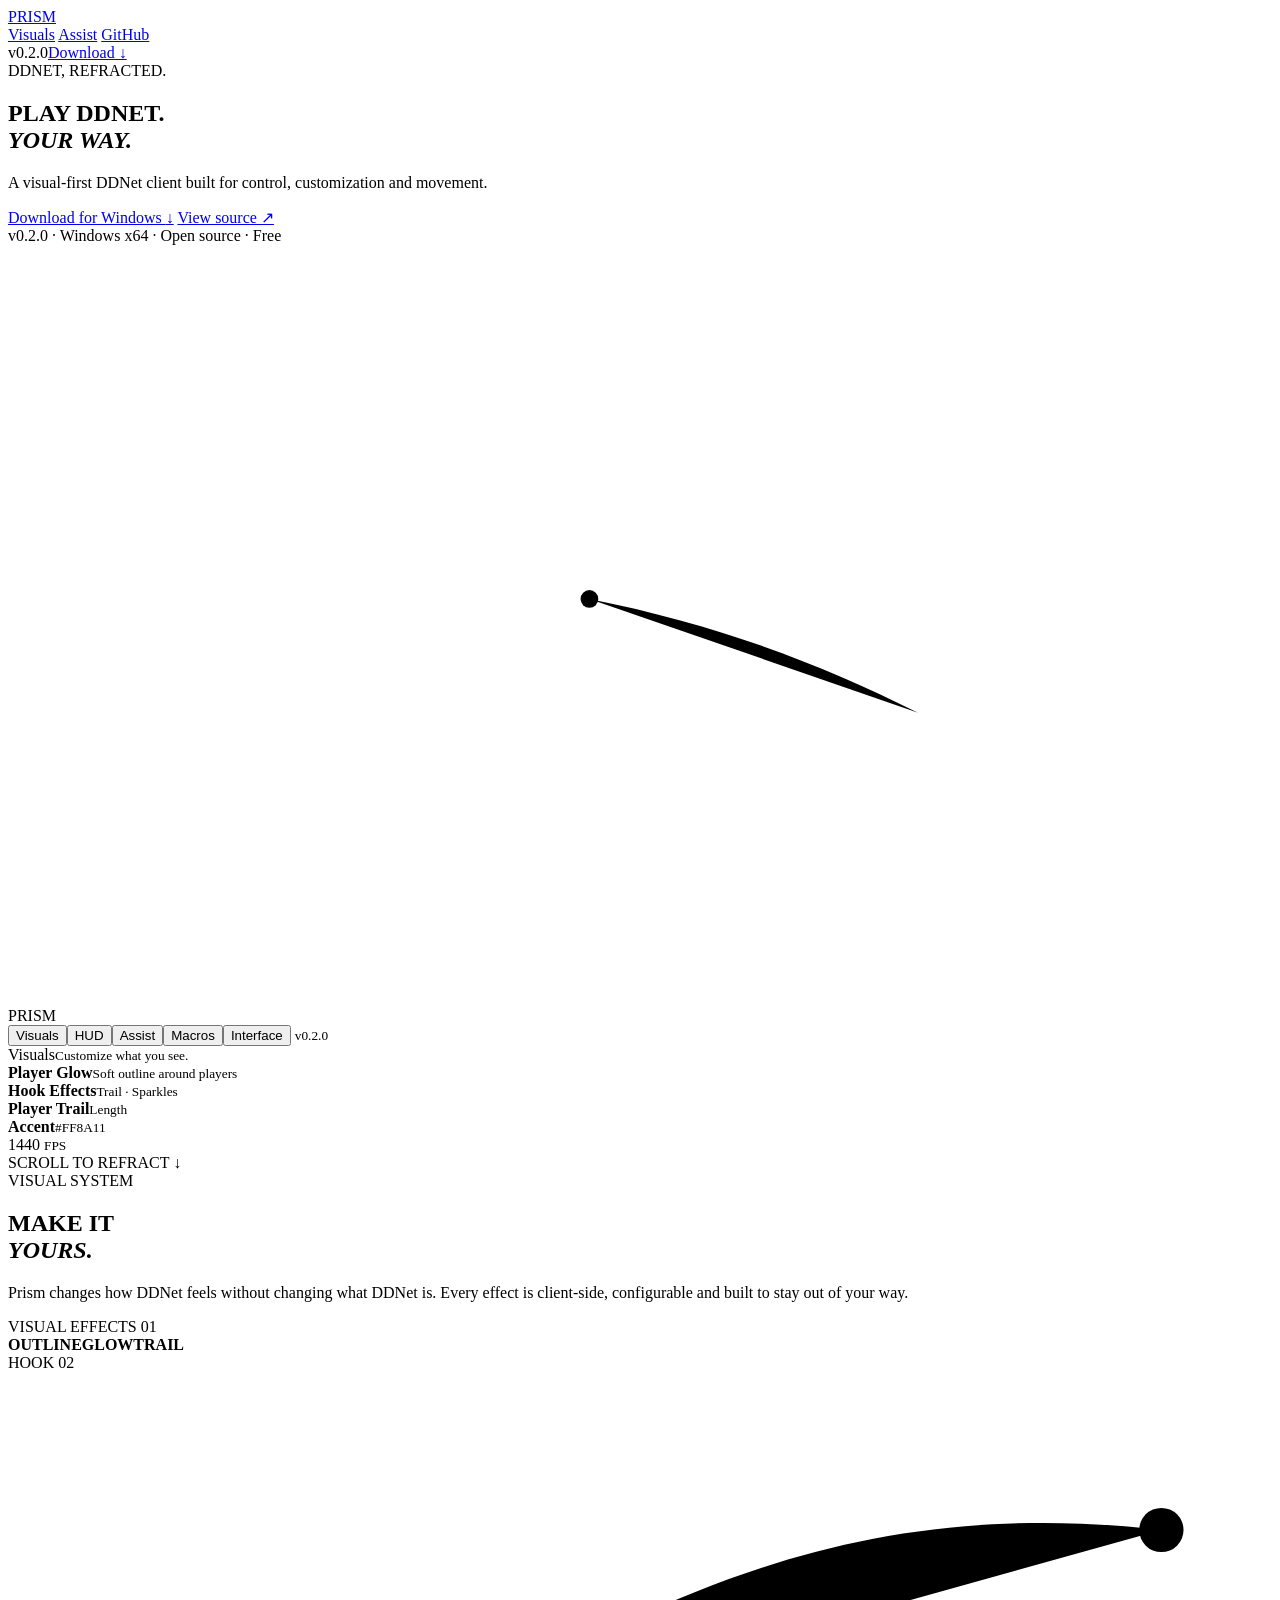
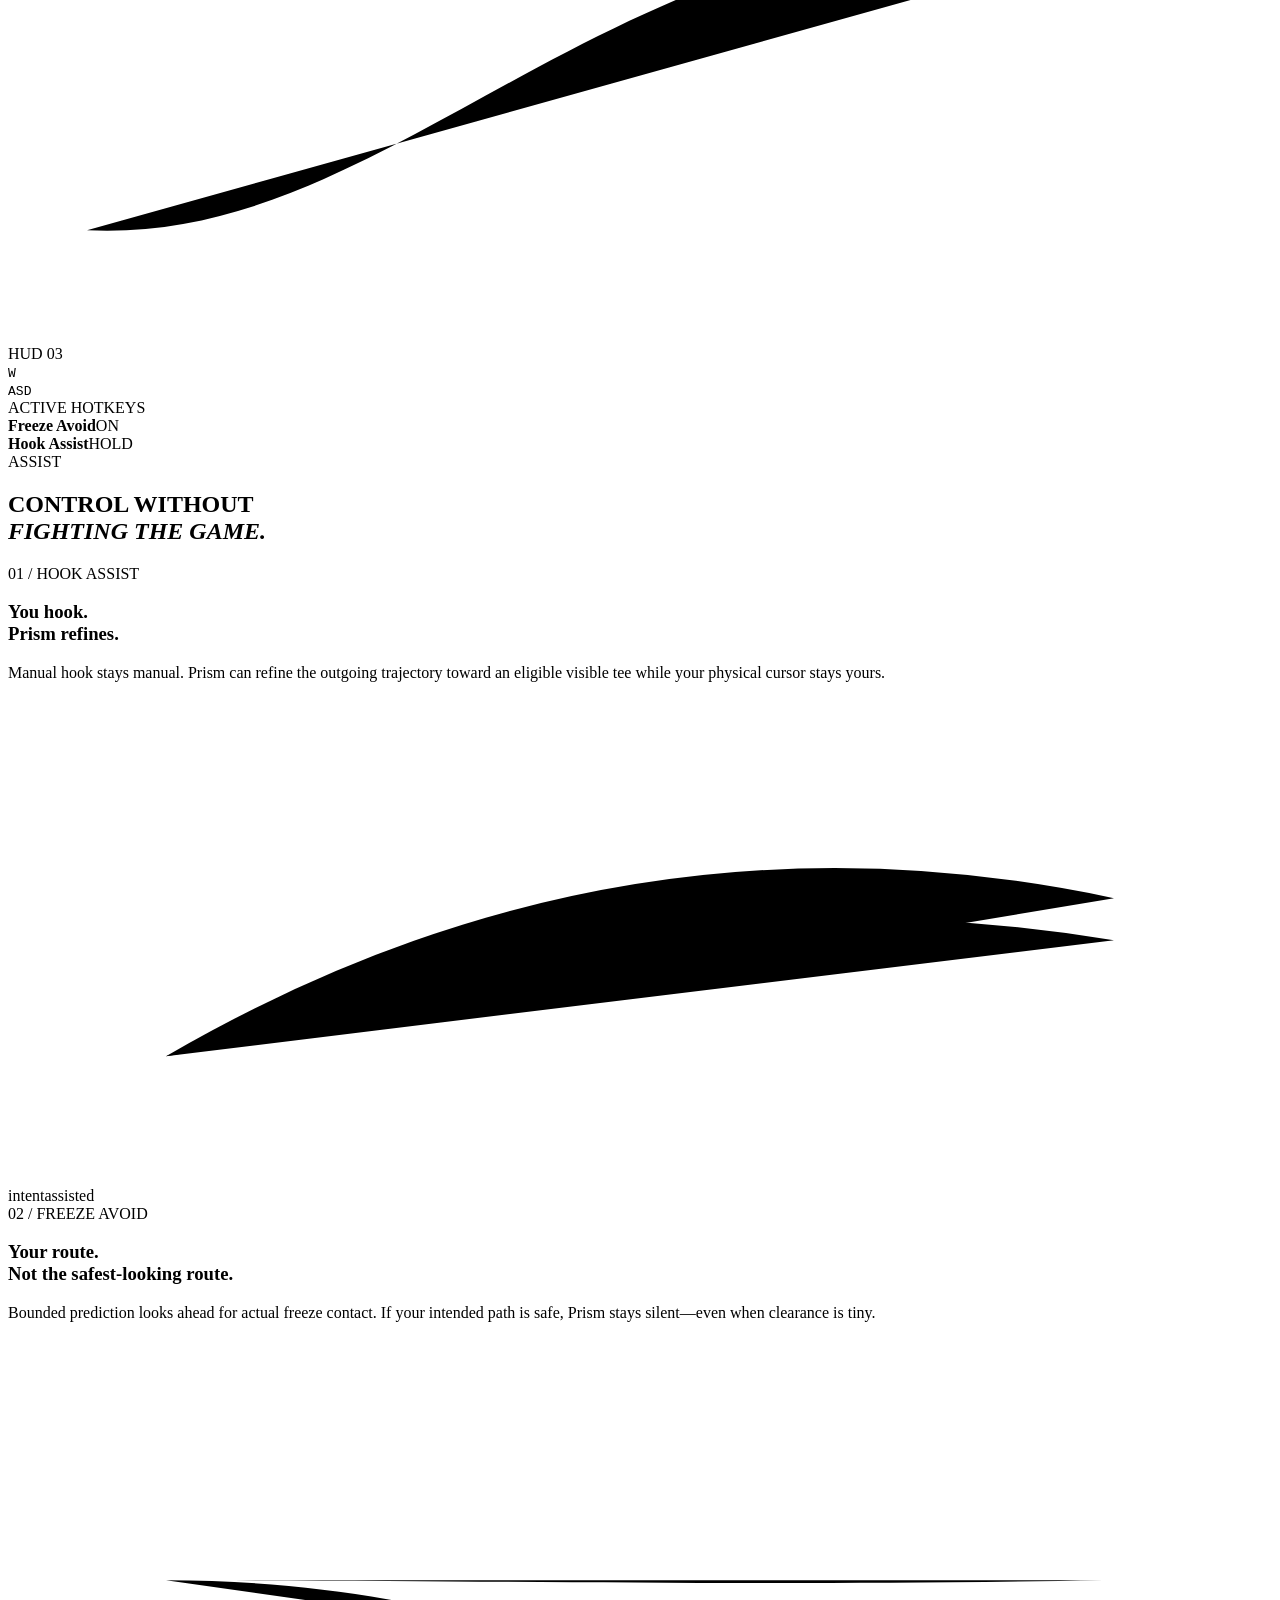
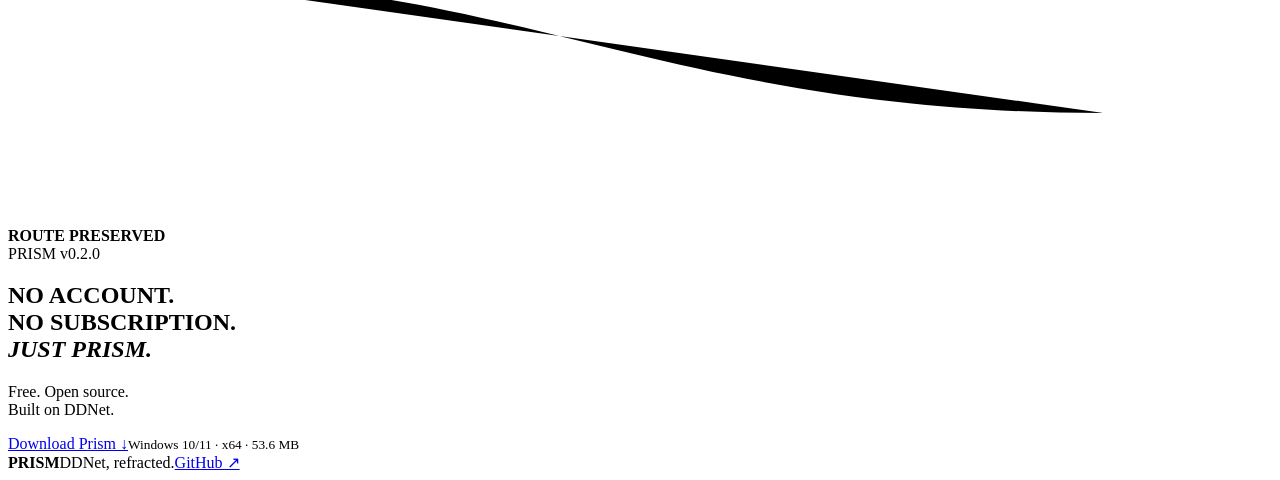
==== docs/index.html @ c62550e8 "site: publish Prism landing page from docs" ====
<!doctype html>
<html lang="en">
<head>
  <meta charset="utf-8">
  <meta name="viewport" content="width=device-width,initial-scale=1">
  <meta name="theme-color" content="#08090a">
  <meta name="description" content="Prism — a visual-first DDNet client for Windows. Free and open source.">
  <title>Prism — DDNet, refracted.</title>
  <link rel="preconnect" href="https://fonts.googleapis.com">
  <link rel="preconnect" href="https://fonts.gstatic.com" crossorigin>
  <link href="https://fonts.googleapis.com/css2?family=Manrope:wght@400;500;600;700&family=Unbounded:wght@700;800&display=swap" rel="stylesheet">
  <link rel="stylesheet" href="./styles.css">
</head>
<body>
  <div class="grain" aria-hidden="true"></div>
  <header class="nav">
    <a class="brand" href="#top">PRISM</a>
    <nav>
      <a href="#visuals">Visuals</a>
      <a href="#assist">Assist</a>
      <a href="https://github.com/atlasru/prism">GitHub</a>
    </nav>
    <div class="nav-actions"><span>v0.2.0</span><a class="button small" href="https://github.com/atlasru/prism/releases/download/v0.2.0/Prism-v0.2.0-windows-x64.zip">Download ↓</a></div>
  </header>

  <main id="top">
    <section class="hero">
      <div class="hero-copy reveal">
        <div class="eyebrow"><i></i> DDNET, REFRACTED.</div>
        <h1>PLAY DDNET.<br><em>YOUR WAY.</em></h1>
        <p>A visual-first DDNet client built for control, customization and movement.</p>
        <div class="actions">
          <a class="button" href="https://github.com/atlasru/prism/releases/download/v0.2.0/Prism-v0.2.0-windows-x64.zip">Download for Windows <b>↓</b></a>
          <a class="ghost" href="https://github.com/atlasru/prism">View source ↗</a>
        </div>
        <div class="meta">v0.2.0 <span>·</span> Windows x64 <span>·</span> Open source <span>·</span> Free</div>
      </div>

      <div class="stage reveal" aria-label="Prism interface preview">
        <div class="ambient"></div>
        <div class="game">
          <div class="map-lines"></div>
          <div class="freeze"></div>
          <svg class="hook" viewBox="0 0 1000 600"><path d="M720 370 C640 330 560 300 460 280"/><circle cx="460" cy="280" r="7"/></svg>
          <div class="trail"></div>
          <div class="clickgui">
            <aside>
              <div class="gui-logo">PRISM</div>
              <button class="active">Visuals</button><button>HUD</button><button>Assist</button><button>Macros</button><button>Interface</button>
              <small>v0.2.0</small>
            </aside>
            <div class="modules">
              <div class="gui-title"><span>Visuals</span><small>Customize what you see.</small></div>
              <div class="module"><div><b>Player Glow</b><small>Soft outline around players</small></div><i class="toggle on"></i></div>
              <div class="module"><div><b>Hook Effects</b><small>Trail · Sparkles</small></div><i class="toggle on"></i></div>
              <div class="module"><div><b>Player Trail</b><small>Length</small></div><div class="slider"><i></i></div></div>
              <div class="module accent"><div><b>Accent</b><small>#FF8A11</small></div><span class="swatch"></span></div>
            </div>
          </div>
          <div class="fps">1440 <small>FPS</small></div>
        </div>
      </div>
      <div class="scroll">SCROLL TO REFRACT <span>↓</span></div>
    </section>

    <section class="showcase" id="visuals">
      <div class="section-copy reveal">
        <div class="eyebrow"><i></i> VISUAL SYSTEM</div>
        <h2>MAKE IT<br><em>YOURS.</em></h2>
        <p>Prism changes how DDNet feels without changing what DDNet is. Every effect is client-side, configurable and built to stay out of your way.</p>
      </div>
      <div class="visual-stack reveal">
        <div class="visual-card main-card">
          <div class="card-label">VISUAL EFFECTS <span>01</span></div>
          <div class="mini-world">
            <div class="rings"></div><div class="prism-core"><i></i><i></i><i></i></div>
            <div class="tags"><b>OUTLINE</b><b>GLOW</b><b>TRAIL</b></div>
          </div>
        </div>
        <div class="visual-card hook-card"><div class="card-label">HOOK <span>02</span></div><svg viewBox="0 0 400 180"><path d="M25 145 C130 150 195 30 365 50"/><circle cx="365" cy="50" r="7"/></svg></div>
        <div class="visual-card hud-card"><div class="card-label">HUD <span>03</span></div><div class="keys"><kbd>W</kbd><div><kbd>A</kbd><kbd>S</kbd><kbd>D</kbd></div></div><div class="hotkeys">ACTIVE HOTKEYS<br><b>Freeze Avoid</b><span>ON</span><br><b>Hook Assist</b><span>HOLD</span></div></div>
      </div>
    </section>

    <section class="assist" id="assist">
      <div class="assist-head reveal">
        <div class="eyebrow"><i></i> ASSIST</div>
        <h2>CONTROL WITHOUT<br><em>FIGHTING THE GAME.</em></h2>
      </div>
      <div class="assist-grid">
        <article class="assist-card reveal">
          <div class="num">01 / HOOK ASSIST</div>
          <h3>You hook.<br>Prism refines.</h3>
          <p>Manual hook stays manual. Prism can refine the outgoing trajectory toward an eligible visible tee while your physical cursor stays yours.</p>
          <div class="trajectory">
            <span class="player"></span><span class="target"></span>
            <svg viewBox="0 0 600 230"><path class="intent" d="M75 170 Q290 45 525 95"/><path class="corrected" d="M75 170 Q300 78 525 115"/></svg>
            <label class="intent-label">intent</label><label class="corrected-label">assisted</label>
          </div>
        </article>
        <article class="assist-card reveal">
          <div class="num">02 / FREEZE AVOID</div>
          <h3>Your route.<br>Not the safest-looking route.</h3>
          <p>Bounded prediction looks ahead for actual freeze contact. If your intended path is safe, Prism stays silent—even when clearance is tiny.</p>
          <div class="corridor">
            <div class="ice top"></div><div class="ice bottom"></div><span class="player"></span>
            <svg viewBox="0 0 600 230"><path class="danger" d="M75 115 C240 115 315 178 520 178"/><path class="safe" d="M75 115 C250 115 340 118 520 115"/></svg>
            <b class="route">ROUTE PRESERVED</b>
          </div>
        </article>
      </div>
    </section>

    <section class="cta reveal">
      <div><div class="eyebrow"><i></i> PRISM v0.2.0</div><h2>NO ACCOUNT.<br>NO SUBSCRIPTION.<br><em>JUST PRISM.</em></h2></div>
      <div class="cta-side"><p>Free. Open source.<br>Built on DDNet.</p><a class="button huge" href="https://github.com/atlasru/prism/releases/download/v0.2.0/Prism-v0.2.0-windows-x64.zip">Download Prism ↓</a><small>Windows 10/11 · x64 · 53.6 MB</small></div>
    </section>
  </main>

  <footer><b>PRISM</b><span>DDNet, refracted.</span><a href="https://github.com/atlasru/prism">GitHub ↗</a></footer>
  <script src="./app.js"></script>
</body>
</html>
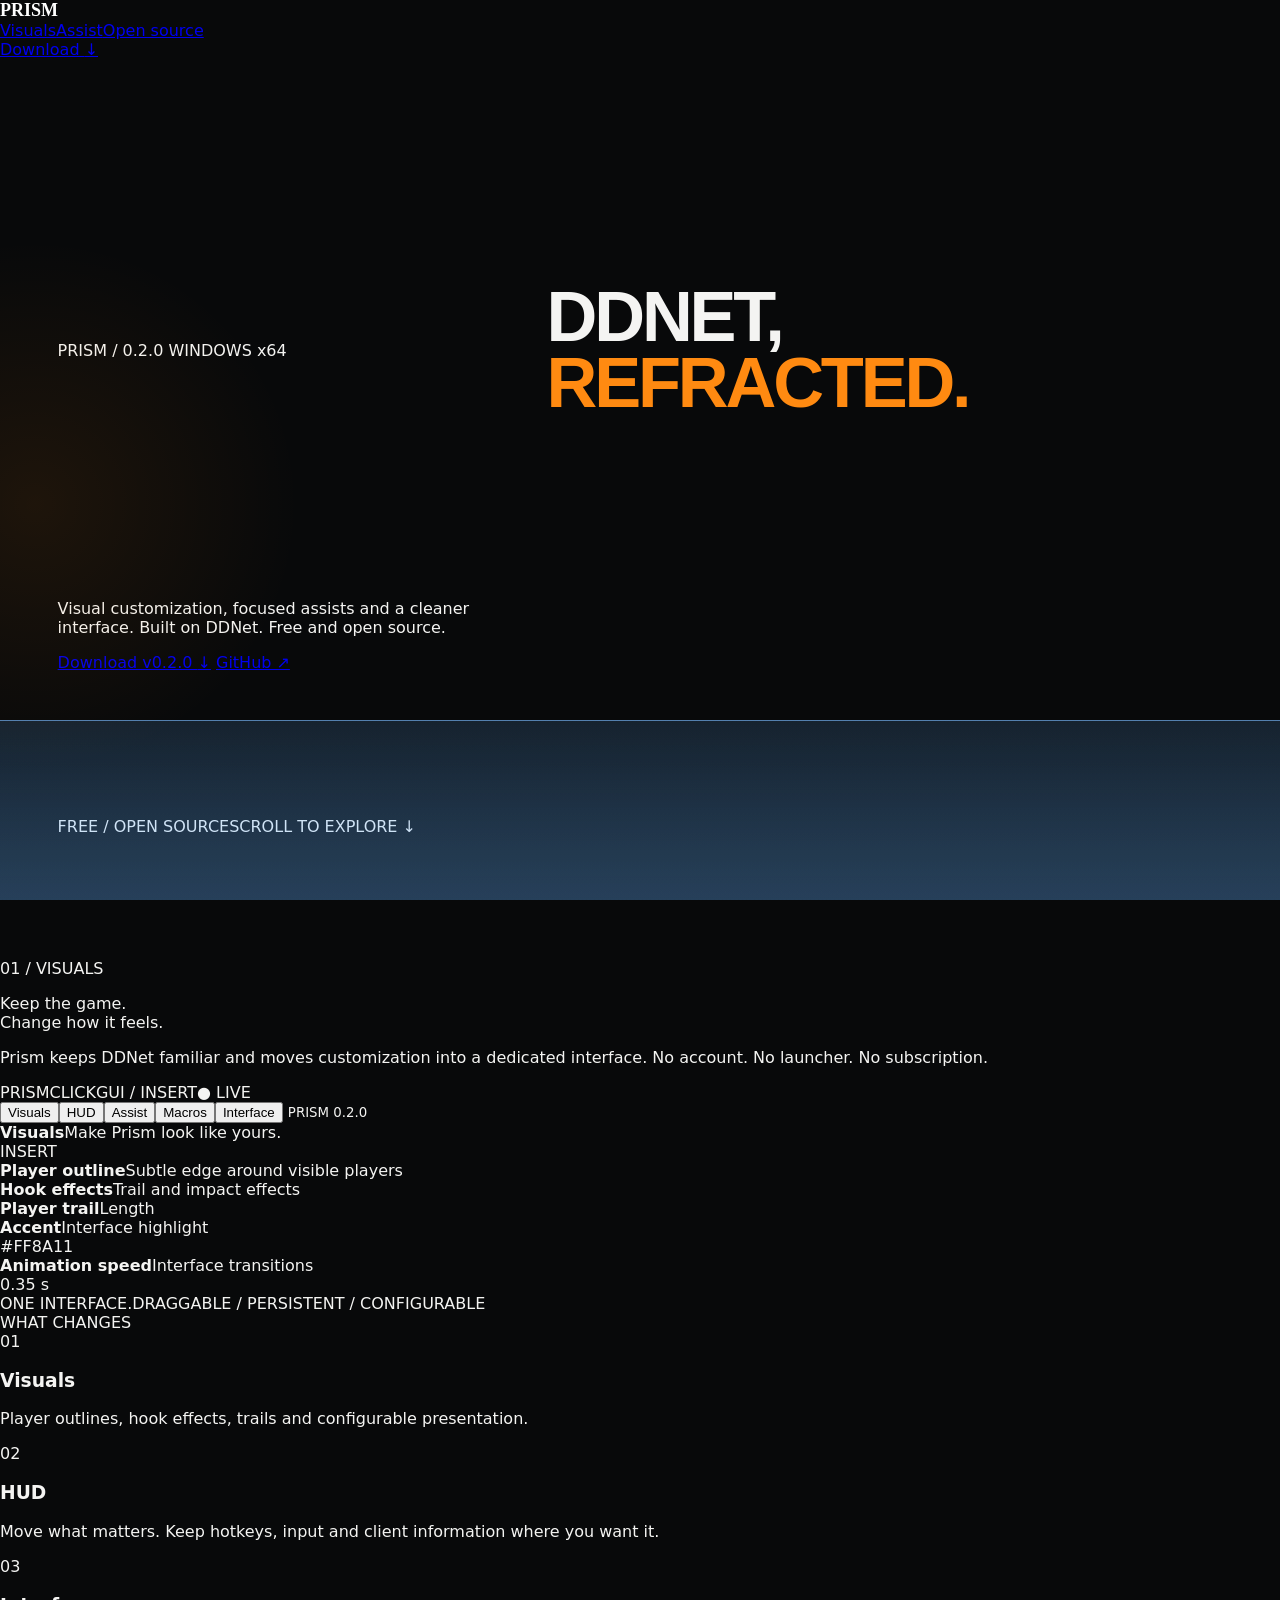
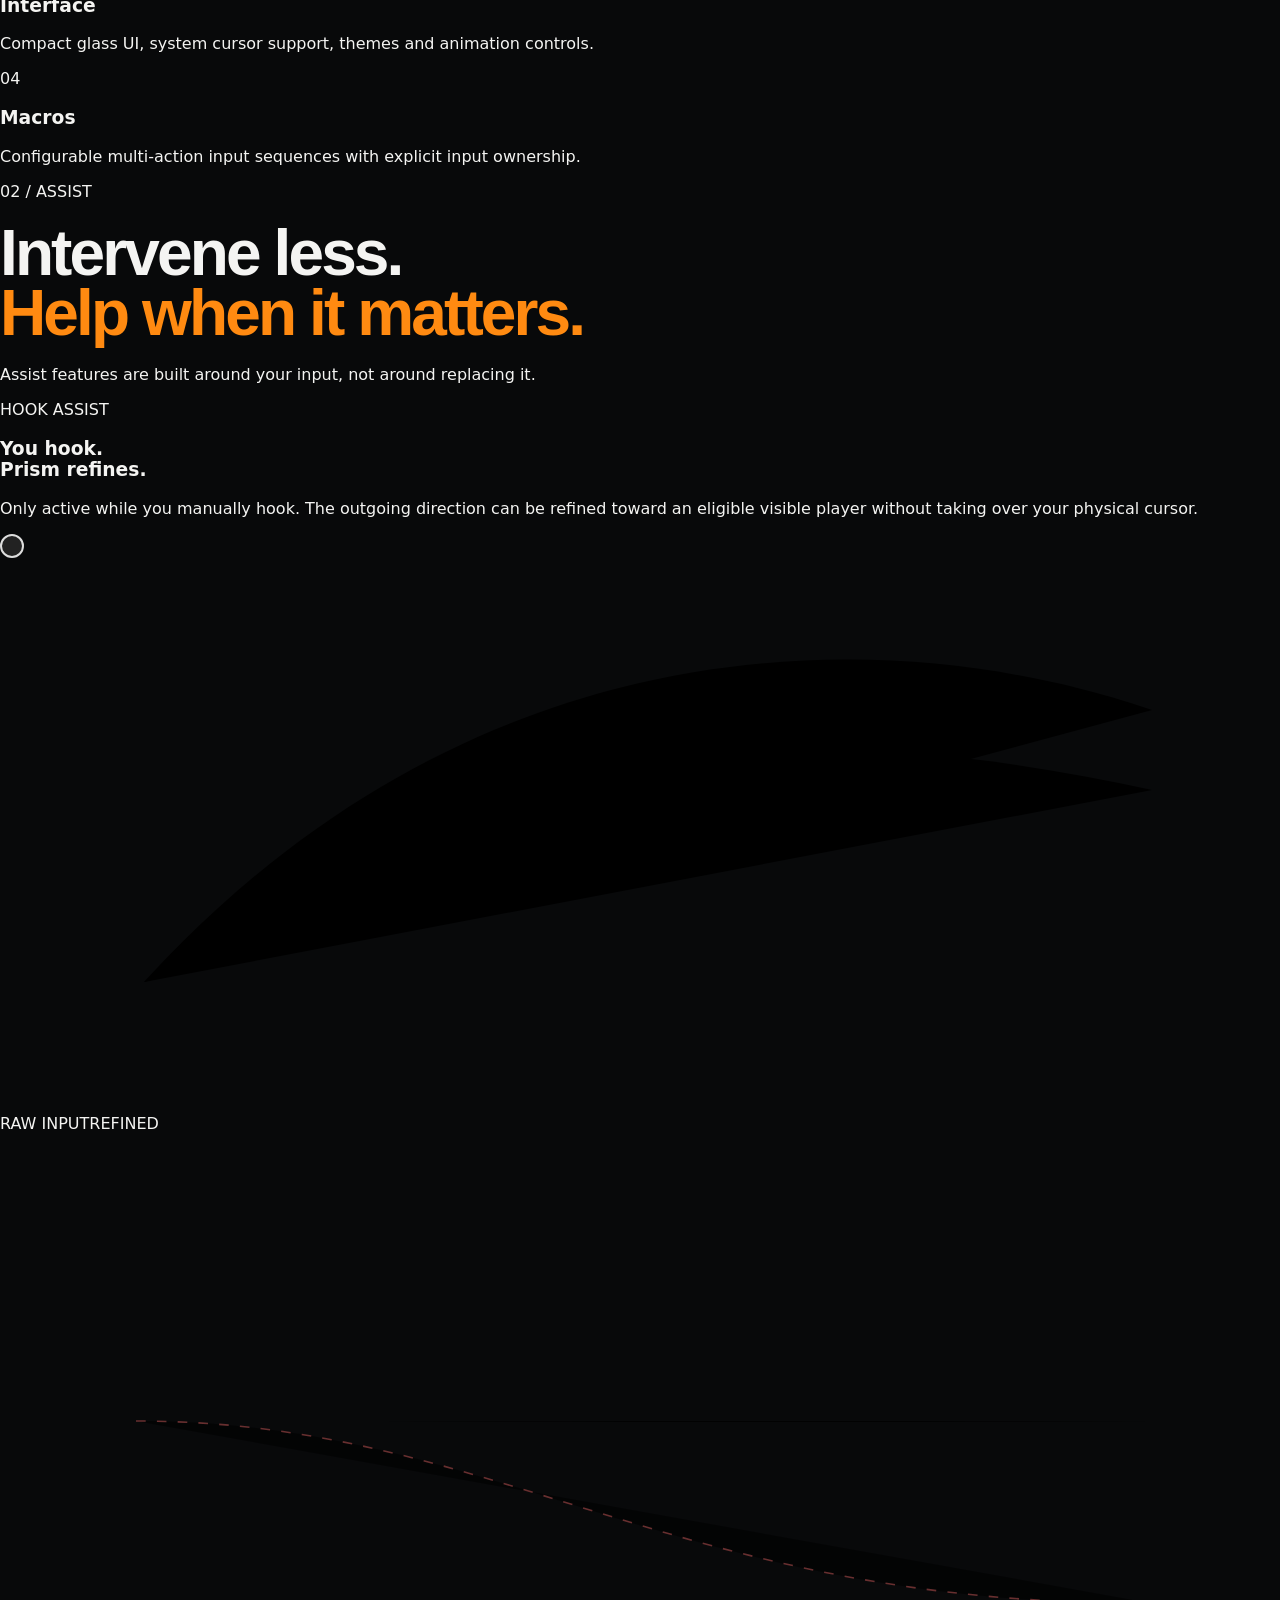
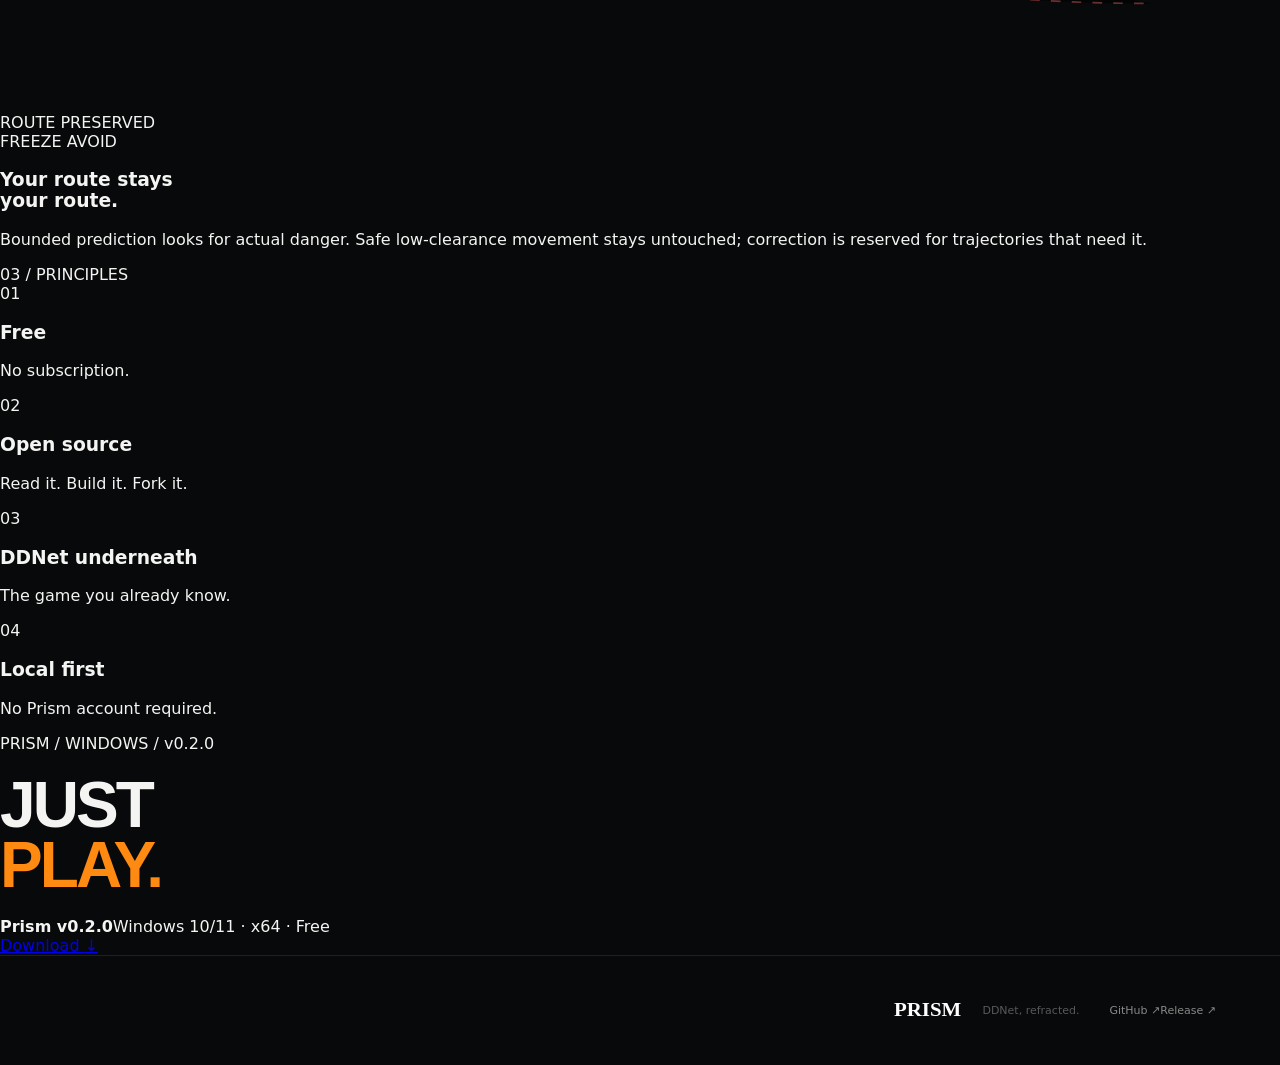
==== commit f020d83a: "site: redesign Prism landing page" ====
--- a/docs/index.html
+++ b/docs/index.html
@@ -3,7 +3,7 @@
 <head>
   <meta charset="utf-8">
   <meta name="viewport" content="width=device-width,initial-scale=1">
-  <meta name="theme-color" content="#08090a">
+  <meta name="theme-color" content="#090a0b">
   <meta name="description" content="Prism — a visual-first DDNet client for Windows. Free and open source.">
   <title>Prism — DDNet, refracted.</title>
   <link rel="preconnect" href="https://fonts.googleapis.com">
@@ -12,112 +12,100 @@
   <link rel="stylesheet" href="./styles.css">
 </head>
 <body>
-  <div class="grain" aria-hidden="true"></div>
-  <header class="nav">
+  <div class="progress" aria-hidden="true"><i></i></div>
+  <header class="floating-nav">
     <a class="brand" href="#top">PRISM</a>
-    <nav>
-      <a href="#visuals">Visuals</a>
-      <a href="#assist">Assist</a>
-      <a href="https://github.com/atlasru/prism">GitHub</a>
-    </nav>
-    <div class="nav-actions"><span>v0.2.0</span><a class="button small" href="https://github.com/atlasru/prism/releases/download/v0.2.0/Prism-v0.2.0-windows-x64.zip">Download ↓</a></div>
+    <nav><a href="#visuals">Visuals</a><a href="#assist">Assist</a><a href="#open">Open source</a></nav>
+    <a class="nav-download" href="https://github.com/atlasru/prism/releases/download/v0.2.0/Prism-v0.2.0-windows-x64.zip">Download <span>↓</span></a>
   </header>
 
   <main id="top">
     <section class="hero">
-      <div class="hero-copy reveal">
-        <div class="eyebrow"><i></i> DDNET, REFRACTED.</div>
-        <h1>PLAY DDNET.<br><em>YOUR WAY.</em></h1>
-        <p>A visual-first DDNet client built for control, customization and movement.</p>
-        <div class="actions">
-          <a class="button" href="https://github.com/atlasru/prism/releases/download/v0.2.0/Prism-v0.2.0-windows-x64.zip">Download for Windows <b>↓</b></a>
-          <a class="ghost" href="https://github.com/atlasru/prism">View source ↗</a>
-        </div>
-        <div class="meta">v0.2.0 <span>·</span> Windows x64 <span>·</span> Open source <span>·</span> Free</div>
-      </div>
-
-      <div class="stage reveal" aria-label="Prism interface preview">
-        <div class="ambient"></div>
-        <div class="game">
-          <div class="map-lines"></div>
-          <div class="freeze"></div>
-          <svg class="hook" viewBox="0 0 1000 600"><path d="M720 370 C640 330 560 300 460 280"/><circle cx="460" cy="280" r="7"/></svg>
-          <div class="trail"></div>
-          <div class="clickgui">
-            <aside>
-              <div class="gui-logo">PRISM</div>
-              <button class="active">Visuals</button><button>HUD</button><button>Assist</button><button>Macros</button><button>Interface</button>
-              <small>v0.2.0</small>
-            </aside>
-            <div class="modules">
-              <div class="gui-title"><span>Visuals</span><small>Customize what you see.</small></div>
-              <div class="module"><div><b>Player Glow</b><small>Soft outline around players</small></div><i class="toggle on"></i></div>
-              <div class="module"><div><b>Hook Effects</b><small>Trail · Sparkles</small></div><i class="toggle on"></i></div>
-              <div class="module"><div><b>Player Trail</b><small>Length</small></div><div class="slider"><i></i></div></div>
-              <div class="module accent"><div><b>Accent</b><small>#FF8A11</small></div><span class="swatch"></span></div>
-            </div>
-          </div>
-          <div class="fps">1440 <small>FPS</small></div>
+      <div class="hero-kicker reveal">PRISM / 0.2.0 <span>WINDOWS x64</span></div>
+      <h1 class="reveal">DDNET,<br><em>REFRACTED.</em></h1>
+      <div class="hero-bottom reveal">
+        <p>Visual customization, focused assists and a cleaner interface. Built on DDNet. Free and open source.</p>
+        <div class="hero-actions">
+          <a class="primary" href="https://github.com/atlasru/prism/releases/download/v0.2.0/Prism-v0.2.0-windows-x64.zip">Download v0.2.0 <span>↓</span></a>
+          <a class="text-link" href="https://github.com/atlasru/prism">GitHub ↗</a>
         </div>
       </div>
-      <div class="scroll">SCROLL TO REFRACT <span>↓</span></div>
+      <div class="hero-line"></div>
+      <div class="hero-foot"><span>FREE / OPEN SOURCE</span><span class="scroll-label">SCROLL TO EXPLORE ↓</span></div>
     </section>
 
-    <section class="showcase" id="visuals">
-      <div class="section-copy reveal">
-        <div class="eyebrow"><i></i> VISUAL SYSTEM</div>
-        <h2>MAKE IT<br><em>YOURS.</em></h2>
-        <p>Prism changes how DDNet feels without changing what DDNet is. Every effect is client-side, configurable and built to stay out of your way.</p>
-      </div>
-      <div class="visual-stack reveal">
-        <div class="visual-card main-card">
-          <div class="card-label">VISUAL EFFECTS <span>01</span></div>
-          <div class="mini-world">
-            <div class="rings"></div><div class="prism-core"><i></i><i></i><i></i></div>
-            <div class="tags"><b>OUTLINE</b><b>GLOW</b><b>TRAIL</b></div>
+    <section class="statement scroll-copy" id="visuals">
+      <div class="section-index">01 / VISUALS</div>
+      <p class="big-copy">Keep the game.<br><span>Change how it feels.</span></p>
+      <p class="side-copy">Prism keeps DDNet familiar and moves customization into a dedicated interface. No account. No launcher. No subscription.</p>
+    </section>
+
+    <section class="interface-section">
+      <div class="interface-shell reveal-scale">
+        <div class="window-top"><span class="wordmark">PRISM</span><span>CLICKGUI / INSERT</span><span class="window-state">● LIVE</span></div>
+        <div class="interface-body">
+          <aside class="interface-nav">
+            <button class="active"><i></i>Visuals</button><button><i></i>HUD</button><button><i></i>Assist</button><button><i></i>Macros</button><button><i></i>Interface</button>
+            <small>PRISM 0.2.0</small>
+          </aside>
+          <div class="interface-content">
+            <div class="panel-head"><div><b>Visuals</b><span>Make Prism look like yours.</span></div><span class="shortcut">INSERT</span></div>
+            <div class="setting"><div><b>Player outline</b><span>Subtle edge around visible players</span></div><i class="switch on"></i></div>
+            <div class="setting"><div><b>Hook effects</b><span>Trail and impact effects</span></div><i class="switch on"></i></div>
+            <div class="setting"><div><b>Player trail</b><span>Length</span></div><div class="range"><i></i><b></b></div></div>
+            <div class="setting"><div><b>Accent</b><span>Interface highlight</span></div><div class="accent"><i></i>#FF8A11</div></div>
+            <div class="setting"><div><b>Animation speed</b><span>Interface transitions</span></div><span class="value">0.35 s</span></div>
           </div>
         </div>
-        <div class="visual-card hook-card"><div class="card-label">HOOK <span>02</span></div><svg viewBox="0 0 400 180"><path d="M25 145 C130 150 195 30 365 50"/><circle cx="365" cy="50" r="7"/></svg></div>
-        <div class="visual-card hud-card"><div class="card-label">HUD <span>03</span></div><div class="keys"><kbd>W</kbd><div><kbd>A</kbd><kbd>S</kbd><kbd>D</kbd></div></div><div class="hotkeys">ACTIVE HOTKEYS<br><b>Freeze Avoid</b><span>ON</span><br><b>Hook Assist</b><span>HOLD</span></div></div>
+      </div>
+      <div class="interface-caption"><span>ONE INTERFACE.</span><span>DRAGGABLE / PERSISTENT / CONFIGURABLE</span></div>
+    </section>
+
+    <section class="feature-strip">
+      <div class="strip-title">WHAT CHANGES</div>
+      <div class="strip-grid">
+        <article class="strip-item reveal"><span>01</span><h3>Visuals</h3><p>Player outlines, hook effects, trails and configurable presentation.</p></article>
+        <article class="strip-item reveal"><span>02</span><h3>HUD</h3><p>Move what matters. Keep hotkeys, input and client information where you want it.</p></article>
+        <article class="strip-item reveal"><span>03</span><h3>Interface</h3><p>Compact glass UI, system cursor support, themes and animation controls.</p></article>
+        <article class="strip-item reveal"><span>04</span><h3>Macros</h3><p>Configurable multi-action input sequences with explicit input ownership.</p></article>
       </div>
     </section>
 
-    <section class="assist" id="assist">
-      <div class="assist-head reveal">
-        <div class="eyebrow"><i></i> ASSIST</div>
-        <h2>CONTROL WITHOUT<br><em>FIGHTING THE GAME.</em></h2>
+    <section class="assist-section" id="assist">
+      <div class="assist-intro">
+        <div class="section-index">02 / ASSIST</div>
+        <h2>Intervene less.<br><em>Help when it matters.</em></h2>
+        <p>Assist features are built around your input, not around replacing it.</p>
       </div>
-      <div class="assist-grid">
-        <article class="assist-card reveal">
-          <div class="num">01 / HOOK ASSIST</div>
-          <h3>You hook.<br>Prism refines.</h3>
-          <p>Manual hook stays manual. Prism can refine the outgoing trajectory toward an eligible visible tee while your physical cursor stays yours.</p>
-          <div class="trajectory">
-            <span class="player"></span><span class="target"></span>
-            <svg viewBox="0 0 600 230"><path class="intent" d="M75 170 Q290 45 525 95"/><path class="corrected" d="M75 170 Q300 78 525 115"/></svg>
-            <label class="intent-label">intent</label><label class="corrected-label">assisted</label>
-          </div>
-        </article>
-        <article class="assist-card reveal">
-          <div class="num">02 / FREEZE AVOID</div>
-          <h3>Your route.<br>Not the safest-looking route.</h3>
-          <p>Bounded prediction looks ahead for actual freeze contact. If your intended path is safe, Prism stays silent—even when clearance is tiny.</p>
-          <div class="corridor">
-            <div class="ice top"></div><div class="ice bottom"></div><span class="player"></span>
-            <svg viewBox="0 0 600 230"><path class="danger" d="M75 115 C240 115 315 178 520 178"/><path class="safe" d="M75 115 C250 115 340 118 520 115"/></svg>
-            <b class="route">ROUTE PRESERVED</b>
-          </div>
-        </article>
+      <div class="assist-row hook-row reveal">
+        <div class="assist-copy"><span>HOOK ASSIST</span><h3>You hook.<br>Prism refines.</h3><p>Only active while you manually hook. The outgoing direction can be refined toward an eligible visible player without taking over your physical cursor.</p></div>
+        <div class="diagram hook-diagram"><span class="node origin"></span><span class="node target"></span><svg viewBox="0 0 800 360" preserveAspectRatio="none"><path class="raw" d="M90 280 C300 50 560 55 720 110"/><path class="chosen" d="M90 280 C315 105 535 120 720 160"/></svg><label class="raw-label">RAW INPUT</label><label class="chosen-label">REFINED</label></div>
+      </div>
+      <div class="assist-row freeze-row reveal">
+        <div class="diagram freeze-diagram"><div class="freeze top"></div><div class="freeze bottom"></div><span class="node origin"></span><svg viewBox="0 0 800 360" preserveAspectRatio="none"><path class="raw danger" d="M85 180 C310 180 420 295 720 294"/><path class="chosen" d="M85 180 C300 180 500 181 720 180"/></svg><label>ROUTE PRESERVED</label></div>
+        <div class="assist-copy"><span>FREEZE AVOID</span><h3>Your route stays<br>your route.</h3><p>Bounded prediction looks for actual danger. Safe low-clearance movement stays untouched; correction is reserved for trajectories that need it.</p></div>
       </div>
     </section>
 
-    <section class="cta reveal">
-      <div><div class="eyebrow"><i></i> PRISM v0.2.0</div><h2>NO ACCOUNT.<br>NO SUBSCRIPTION.<br><em>JUST PRISM.</em></h2></div>
-      <div class="cta-side"><p>Free. Open source.<br>Built on DDNet.</p><a class="button huge" href="https://github.com/atlasru/prism/releases/download/v0.2.0/Prism-v0.2.0-windows-x64.zip">Download Prism ↓</a><small>Windows 10/11 · x64 · 53.6 MB</small></div>
+    <section class="principles" id="open">
+      <div class="section-index">03 / PRINCIPLES</div>
+      <div class="principle-line reveal"><span>01</span><h3>Free</h3><p>No subscription.</p></div>
+      <div class="principle-line reveal"><span>02</span><h3>Open source</h3><p>Read it. Build it. Fork it.</p></div>
+      <div class="principle-line reveal"><span>03</span><h3>DDNet underneath</h3><p>The game you already know.</p></div>
+      <div class="principle-line reveal"><span>04</span><h3>Local first</h3><p>No Prism account required.</p></div>
+    </section>
+
+    <section class="download-section">
+      <div class="download-meta">PRISM / WINDOWS / v0.2.0</div>
+      <h2 class="reveal">JUST<br><em>PLAY.</em></h2>
+      <div class="download-bottom">
+        <div><b>Prism v0.2.0</b><span>Windows 10/11 · x64 · Free</span></div>
+        <a class="download-big" href="https://github.com/atlasru/prism/releases/download/v0.2.0/Prism-v0.2.0-windows-x64.zip">Download <span>↓</span></a>
+      </div>
     </section>
   </main>
 
-  <footer><b>PRISM</b><span>DDNet, refracted.</span><a href="https://github.com/atlasru/prism">GitHub ↗</a></footer>
+  <footer><a class="brand" href="#top">PRISM</a><span>DDNet, refracted.</span><div><a href="https://github.com/atlasru/prism">GitHub ↗</a><a href="https://github.com/atlasru/prism/releases/tag/v0.2.0">Release ↗</a></div></footer>
   <script src="./app.js"></script>
 </body>
 </html>
--- a/docs/styles.css
+++ b/docs/styles.css
@@ -0,0 +1 @@
+:root{--bg:#08090a;--panel:#111315;--panel2:#17191b;--text:#f4f4f2;--muted:#8c8f92;--line:#272a2d;--orange:#ff8a11;--orange2:#ffb15c}*{box-sizing:border-box}html{scroll-behavior:smooth}body{margin:0;background:var(--bg);color:var(--text);font-family:Manrope,system-ui,sans-serif;overflow-x:hidden}.grain{position:fixed;inset:0;pointer-events:none;opacity:.025;z-index:20;background-image:url("data:image/svg+xml,%3Csvg viewBox='0 0 180 180' xmlns='http://www.w3.org/2000/svg'%3E%3Cfilter id='n'%3E%3CfeTurbulence type='fractalNoise' baseFrequency='.85' numOctaves='4' stitchTiles='stitch'/%3E%3C/filter%3E%3Crect width='100%25' height='100%25' filter='url(%23n)' opacity='.8'/%3E%3C/svg%3E")}.nav{height:78px;position:fixed;top:0;left:0;right:0;z-index:30;display:flex;align-items:center;padding:0 4.5vw;border-bottom:1px solid rgba(255,255,255,.07);background:rgba(8,9,10,.72);backdrop-filter:blur(18px)}.brand{font:800 18px Unbounded;text-decoration:none;color:#fff;transform:scaleX(1.16);transform-origin:left}.nav nav{display:flex;gap:32px;margin-left:8vw}.nav a{color:#a5a7a9;text-decoration:none;font-size:13px}.nav a:hover{color:#fff}.nav-actions{margin-left:auto;display:flex;gap:22px;align-items:center;color:#707377;font-size:12px}.button{display:inline-flex;align-items:center;justify-content:center;gap:30px;background:var(--orange);color:#090909!important;text-decoration:none;font-weight:800;padding:15px 19px;border-radius:8px;box-shadow:0 0 30px rgba(255,138,17,.12);transition:.25s}.button:hover{transform:translateY(-2px);background:#ff9b35}.button.small{padding:10px 15px;font-size:12px}.hero{min-height:100vh;padding:150px 4.5vw 70px;position:relative;display:grid;grid-template-columns:.8fr 1.2fr;align-items:center;gap:3vw}.hero:before{content:"";position:absolute;width:550px;height:550px;background:radial-gradient(circle,rgba(255,138,17,.09),transparent 68%);left:-240px;top:170px}.eyebrow{font-size:11px;letter-spacing:.18em;color:#9b9da0;font-weight:700;display:flex;align-items:center;gap:10px}.eyebrow i{width:5px;height:5px;border-radius:50%;background:var(--orange);box-shadow:0 0 12px var(--orange)}h1,h2{font-family:Unbounded,sans-serif;font-weight:800;line-height:.94;letter-spacing:-.045em;margin:22px 0;transform-origin:left}h1{font-size:clamp(48px,5.5vw,94px);transform:scaleX(1.07)}h2{font-size:clamp(42px,5vw,78px)}h1 em,h2 em{font-style:normal;color:var(--orange)}.hero-copy>p,.section-copy>p{color:#a1a4a6;max-width:520px;font-size:16px;line-height:1.7}.actions{display:flex;align-items:center;gap:24px;margin-top:34px}.ghost{color:#ddd;text-decoration:none;font-size:13px}.meta{font-size:11px;color:#666a6e;margin-top:20px}.meta span{padding:0 7px;color:#35383b}.stage{position:relative}.ambient{position:absolute;inset:8% -5%;background:radial-gradient(ellipse,rgba(255,138,17,.15),transparent 62%);filter:blur(35px)}.game{height:min(65vh,650px);min-height:480px;border:1px solid #282b2e;border-radius:15px;background:linear-gradient(145deg,#181b1e,#0d0f11 70%);position:relative;overflow:hidden;box-shadow:0 35px 100px #000,0 0 0 1px rgba(255,255,255,.02) inset}.map-lines{position:absolute;inset:0;background-image:linear-gradient(rgba(255,255,255,.025) 1px,transparent 1px),linear-gradient(90deg,rgba(255,255,255,.025) 1px,transparent 1px);background-size:44px 44px;mask-image:linear-gradient(to bottom,transparent,#000 30%)}.freeze{position:absolute;left:0;right:0;bottom:0;height:20%;background:linear-gradient(180deg,rgba(100,177,255,.08),rgba(100,177,255,.18));border-top:1px solid rgba(128,190,255,.3)}.hook{position:absolute;inset:0;width:100%;height:100%;overflow:visible}.hook path{fill:none;stroke:var(--orange);stroke-width:2;filter:drop-shadow(0 0 5px var(--orange))}.hook circle{fill:var(--orange)}.clickgui{position:absolute;width:64%;height:63%;left:7%;top:10%;display:grid;grid-template-columns:28% 72%;border:1px solid rgba(255,255,255,.09);border-radius:12px;overflow:hidden;background:rgba(12,14,15,.91);backdrop-filter:blur(15px);box-shadow:0 24px 70px rgba(0,0,0,.55)}.clickgui aside{padding:20px 14px;background:rgba(255,255,255,.018);border-right:1px solid #24272a;display:flex;flex-direction:column;gap:6px}.gui-logo{font:800 13px Unbounded;transform:scaleX(1.15);transform-origin:left;margin:0 9px 18px}.clickgui button{border:0;background:transparent;color:#7f8386;text-align:left;padding:9px 10px;border-radius:6px;font:600 11px Manrope}.clickgui button.active{background:rgba(255,138,17,.11);color:var(--orange)}.clickgui aside small{margin:auto 9px 0;color:#474a4d;font-size:8px}.modules{padding:22px}.gui-title span{display:block;font:700 16px Unbounded}.gui-title small{color:#676a6d;font-size:9px}.module{display:flex;align-items:center;justify-content:space-between;padding:13px 0;border-bottom:1px solid #232629}.module b{display:block;font-size:10px}.module small{font-size:8px;color:#696c6f}.toggle{width:28px;height:15px;border-radius:20px;background:#303337;position:relative}.toggle:after{content:"";position:absolute;width:11px;height:11px;left:2px;top:2px;background:#777;border-radius:50%}.toggle.on{background:var(--orange)}.toggle.on:after{left:15px;background:#111}.slider{width:65px;height:3px;background:#303337}.slider i{display:block;width:70%;height:100%;background:var(--orange)}.swatch{width:18px;height:18px;background:var(--orange);border-radius:5px;box-shadow:0 0 15px rgba(255,138,17,.25)}.fps{position:absolute;right:16px;top:14px;font:700 11px Unbounded;color:#d8d9d9}.fps small{color:#777;font:600 7px Manrope}.scroll{position:absolute;bottom:24px;left:4.5vw;font-size:9px;letter-spacing:.18em;color:#4e5154}.scroll span{color:var(--orange);margin-left:8px}.showcase,.assist{min-height:100vh;padding:120px 6vw;position:relative}.showcase{display:grid;grid-template-columns:.65fr 1.35fr;gap:6vw;align-items:center;background:#0b0c0d;border-top:1px solid #161819}.section-copy{position:sticky;top:140px;align-self:start}.visual-stack{height:780px;position:relative}.visual-card{position:absolute;background:linear-gradient(145deg,#151719,#0e1011);border:1px solid #272a2d;border-radius:14px;overflow:hidden;box-shadow:0 30px 80px rgba(0,0,0,.35)}.card-label{position:absolute;z-index:3;left:20px;right:20px;top:17px;font-size:9px;letter-spacing:.14em;color:#8d9092;display:flex;justify-content:space-between}.main-card{left:0;top:0;width:70%;height:68%}.mini-world{position:absolute;inset:0;background:radial-gradient(circle at 50% 55%,rgba(255,138,17,.09),transparent 30%),linear-gradient(#121416,#0a0b0c)}.rings{position:absolute;width:320px;height:320px;border:1px solid rgba(255,138,17,.16);border-radius:50%;left:50%;top:53%;transform:translate(-50%,-50%);box-shadow:0 0 0 55px rgba(255,138,17,.025),0 0 0 110px rgba(255,138,17,.018)}.prism-core{position:absolute;left:50%;top:53%;width:88px;height:88px;transform:translate(-50%,-50%) rotate(45deg);border:1px solid rgba(255,138,17,.48);border-radius:20px;background:linear-gradient(145deg,rgba(255,138,17,.12),rgba(255,255,255,.015));box-shadow:0 0 45px rgba(255,138,17,.18),inset 0 0 26px rgba(255,138,17,.06)}.prism-core:before,.prism-core:after{content:"";position:absolute;background:var(--orange);box-shadow:0 0 15px rgba(255,138,17,.65)}.prism-core:before{width:34px;height:2px;left:26px;top:42px}.prism-core:after{width:2px;height:34px;left:42px;top:26px}.prism-core i{position:absolute;width:5px;height:5px;border-radius:50%;background:#ffb15c;box-shadow:0 0 12px rgba(255,138,17,.8)}.prism-core i:nth-child(1){left:12px;top:12px}.prism-core i:nth-child(2){right:12px;top:12px}.prism-core i:nth-child(3){right:12px;bottom:12px}.tags{position:absolute;bottom:22px;left:22px;display:flex;gap:7px}.tags b{font-size:8px;border:1px solid #303336;padding:6px 8px;border-radius:5px;color:#777}.hook-card{right:0;top:13%;width:34%;height:29%}.hook-card svg{position:absolute;inset:35px 10px 5px;width:calc(100% - 20px);height:calc(100% - 40px)}.hook-card path{fill:none;stroke:var(--orange);stroke-width:2;filter:drop-shadow(0 0 4px var(--orange))}.hook-card circle{fill:var(--orange)}.hud-card{right:3%;bottom:4%;width:48%;height:39%;padding:65px 22px 20px;display:flex;gap:26px;align-items:center}.keys{text-align:center}.keys kbd{display:inline-grid;place-items:center;width:31px;height:31px;margin:2px;background:#1c1f21;border:1px solid #33373a;border-radius:5px;color:#aaa;font:600 10px Manrope}.hotkeys{font-size:8px;color:#666;line-height:2.2;flex:1}.hotkeys b{color:#c7c8c8;font-size:9px}.hotkeys span{float:right;color:var(--orange);font-size:7px}.assist{background:linear-gradient(#08090a,#0b0c0d)}.assist-head{text-align:center;margin-bottom:65px}.assist-head .eyebrow{justify-content:center}.assist-grid{display:grid;grid-template-columns:1fr 1fr;gap:18px;max-width:1250px;margin:auto}.assist-card{min-height:650px;border:1px solid #24272a;border-radius:16px;background:#101214;padding:34px;position:relative;overflow:hidden}.num{font-size:9px;letter-spacing:.14em;color:var(--orange)}.assist-card h3{font:700 clamp(27px,3vw,46px)/1.05 Unbounded;margin:28px 0 18px}.assist-card p{color:#8b8e91;line-height:1.7;font-size:13px;max-width:480px}.trajectory,.corridor{position:absolute;left:0;right:0;bottom:0;height:45%;background:linear-gradient(transparent,#0a0b0c)}.trajectory svg,.corridor svg{position:absolute;inset:0;width:100%;height:100%}.trajectory path,.corridor path{fill:none;stroke-width:2}.intent{stroke:#555;stroke-dasharray:7 7}.corrected,.safe{stroke:var(--orange);filter:drop-shadow(0 0 5px rgba(255,138,17,.7))}.player,.target{position:absolute;width:24px;height:24px;border-radius:50%;background:#222;border:2px solid #ddd;z-index:2}.trajectory .player{left:10%;top:65%}.trajectory .target{right:9%;top:45%;border-color:var(--orange)}.intent-label,.corrected-label{position:absolute;font-size:8px;text-transform:uppercase;letter-spacing:.12em}.intent-label{left:40%;top:23%;color:#555}.corrected-label{left:48%;top:51%;color:var(--orange)}.corridor .ice{position:absolute;left:0;right:0;height:23%;background:repeating-linear-gradient(45deg,rgba(94,166,235,.14),rgba(94,166,235,.14) 9px,rgba(94,166,235,.08) 9px,rgba(94,166,235,.08) 18px);border-color:rgba(112,180,245,.25);border-style:solid}.corridor .top{top:0;border-width:0 0 1px}.corridor .bottom{bottom:0;border-width:1px 0 0}.corridor .player{left:10%;top:45%}.danger{stroke:#c75555;stroke-dasharray:6 7;opacity:.5}.route{position:absolute;right:24px;bottom:29%;font-size:8px;color:var(--orange);letter-spacing:.12em}.cta{min-height:78vh;padding:120px 7vw;display:grid;grid-template-columns:1.2fr .8fr;align-items:center;border-top:1px solid #191b1d;background:radial-gradient(circle at 75% 50%,rgba(255,138,17,.08),transparent 25%)}.cta h2{font-size:clamp(40px,5vw,76px)}.cta-side p{font:600 22px/1.5 Manrope;color:#b8babb}.button.huge{margin-top:24px;padding:20px 24px;width:100%;justify-content:space-between}.cta-side small{display:block;color:#555;margin-top:12px}footer{height:110px;border-top:1px solid #1d1f21;display:flex;align-items:center;padding:0 5vw;gap:30px;color:#56595c;font-size:11px}footer b{font:800 14px Unbounded;color:#ddd;transform:scaleX(1.15)}footer a{margin-left:auto;color:#888;text-decoration:none}.reveal{opacity:0;transform:translateY(28px);transition:opacity .8s ease,transform .8s cubic-bezier(.2,.8,.2,1)}.reveal.visible{opacity:1;transform:none}@media(max-width:900px){.nav nav{display:none}.hero{grid-template-columns:1fr;padding-top:125px}.hero-copy{padding-bottom:30px}.game{min-height:420px}.showcase{grid-template-columns:1fr}.section-copy{position:relative;top:auto}.visual-stack{height:650px}.assist-grid,.cta{grid-template-columns:1fr}.assist-card{min-height:570px}.cta{gap:40px}.clickgui{width:80%}}@media(max-width:600px){.nav{padding:0 18px}.nav-actions>span{display:none}.hero{padding-left:20px;padding-right:20px}.actions{align-items:flex-start;flex-direction:column}.stage{margin:0 -10px}.game{min-height:360px}.clickgui{width:88%;height:68%;left:6%}.clickgui aside{padding:14px 7px}.modules{padding:15px}.showcase,.assist,.cta{padding:90px 20px}.visual-stack{height:570px}.main-card{width:88%;height:58%}.hook-card{width:42%;top:35%}.hud-card{width:70%;height:35%}.assist-card{padding:25px;min-height:540px}h1{font-size:44px}.nav .button.small{padding:9px 11px}}
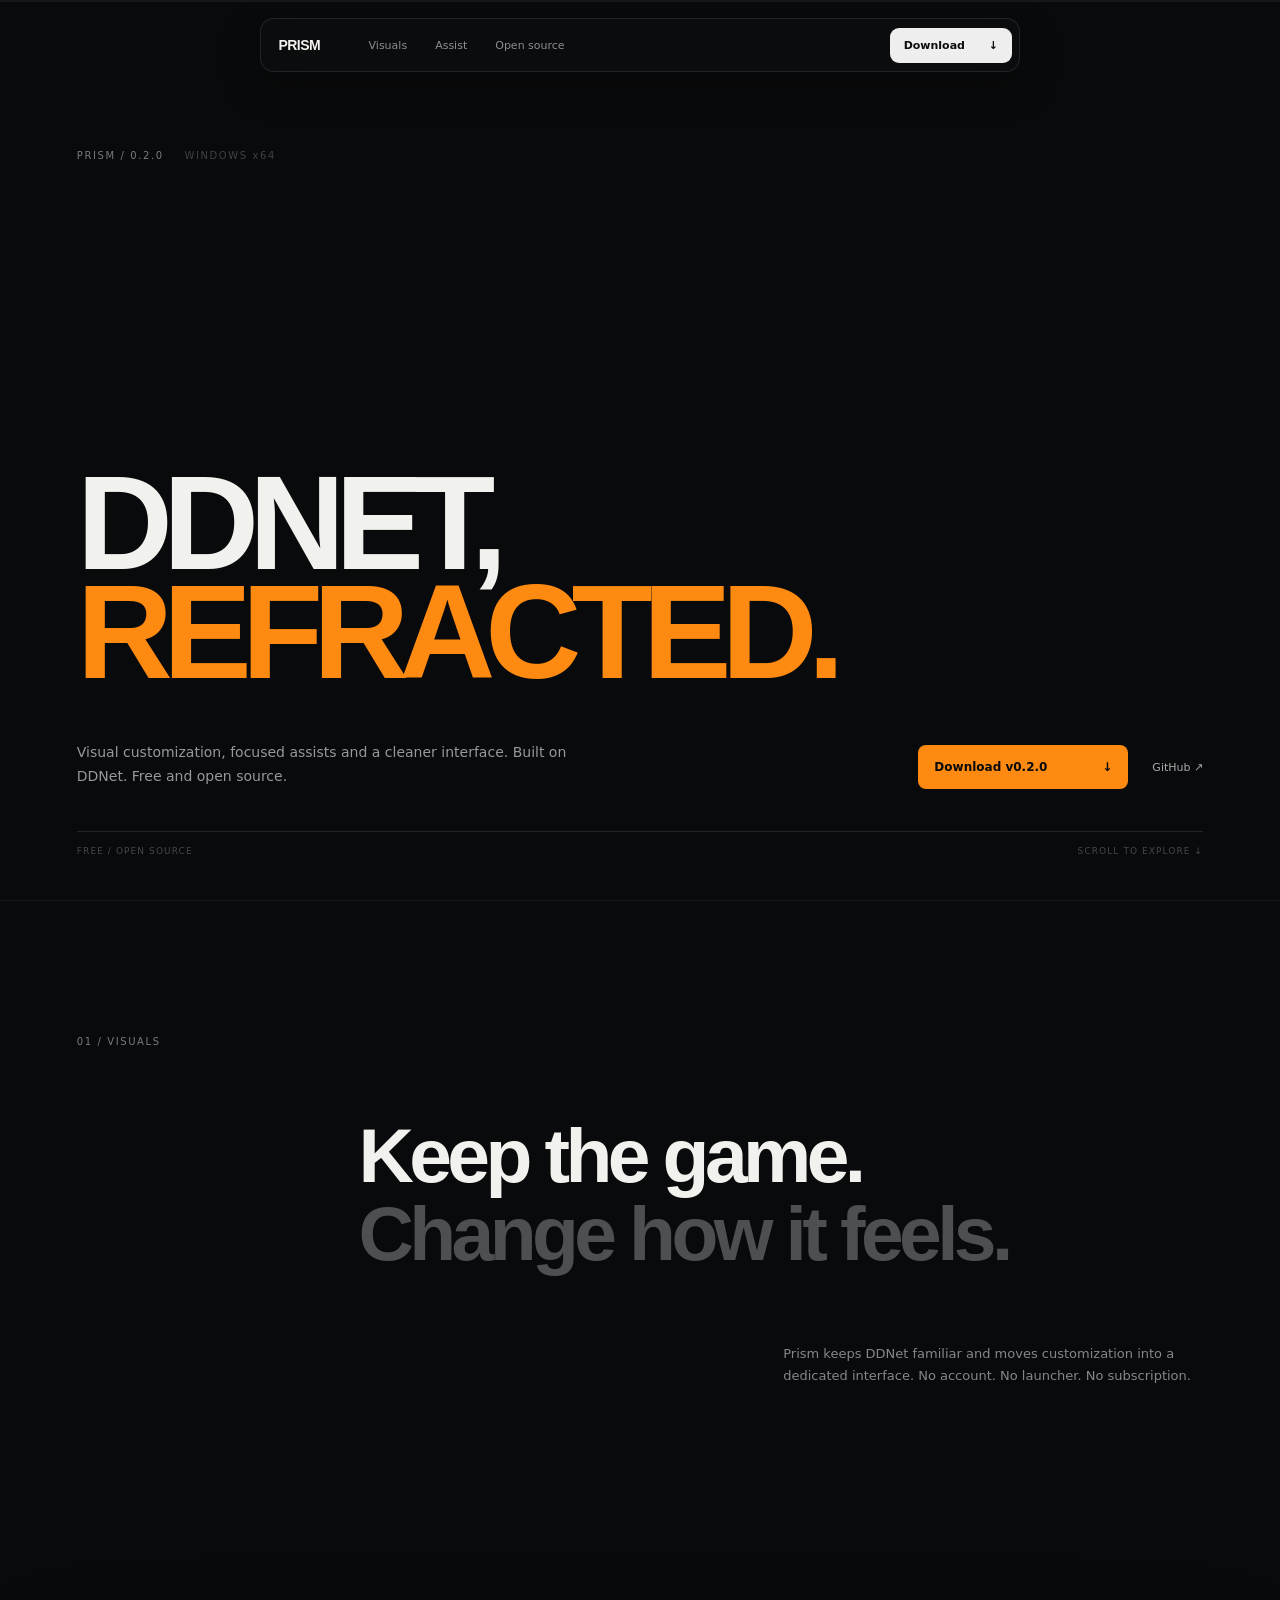
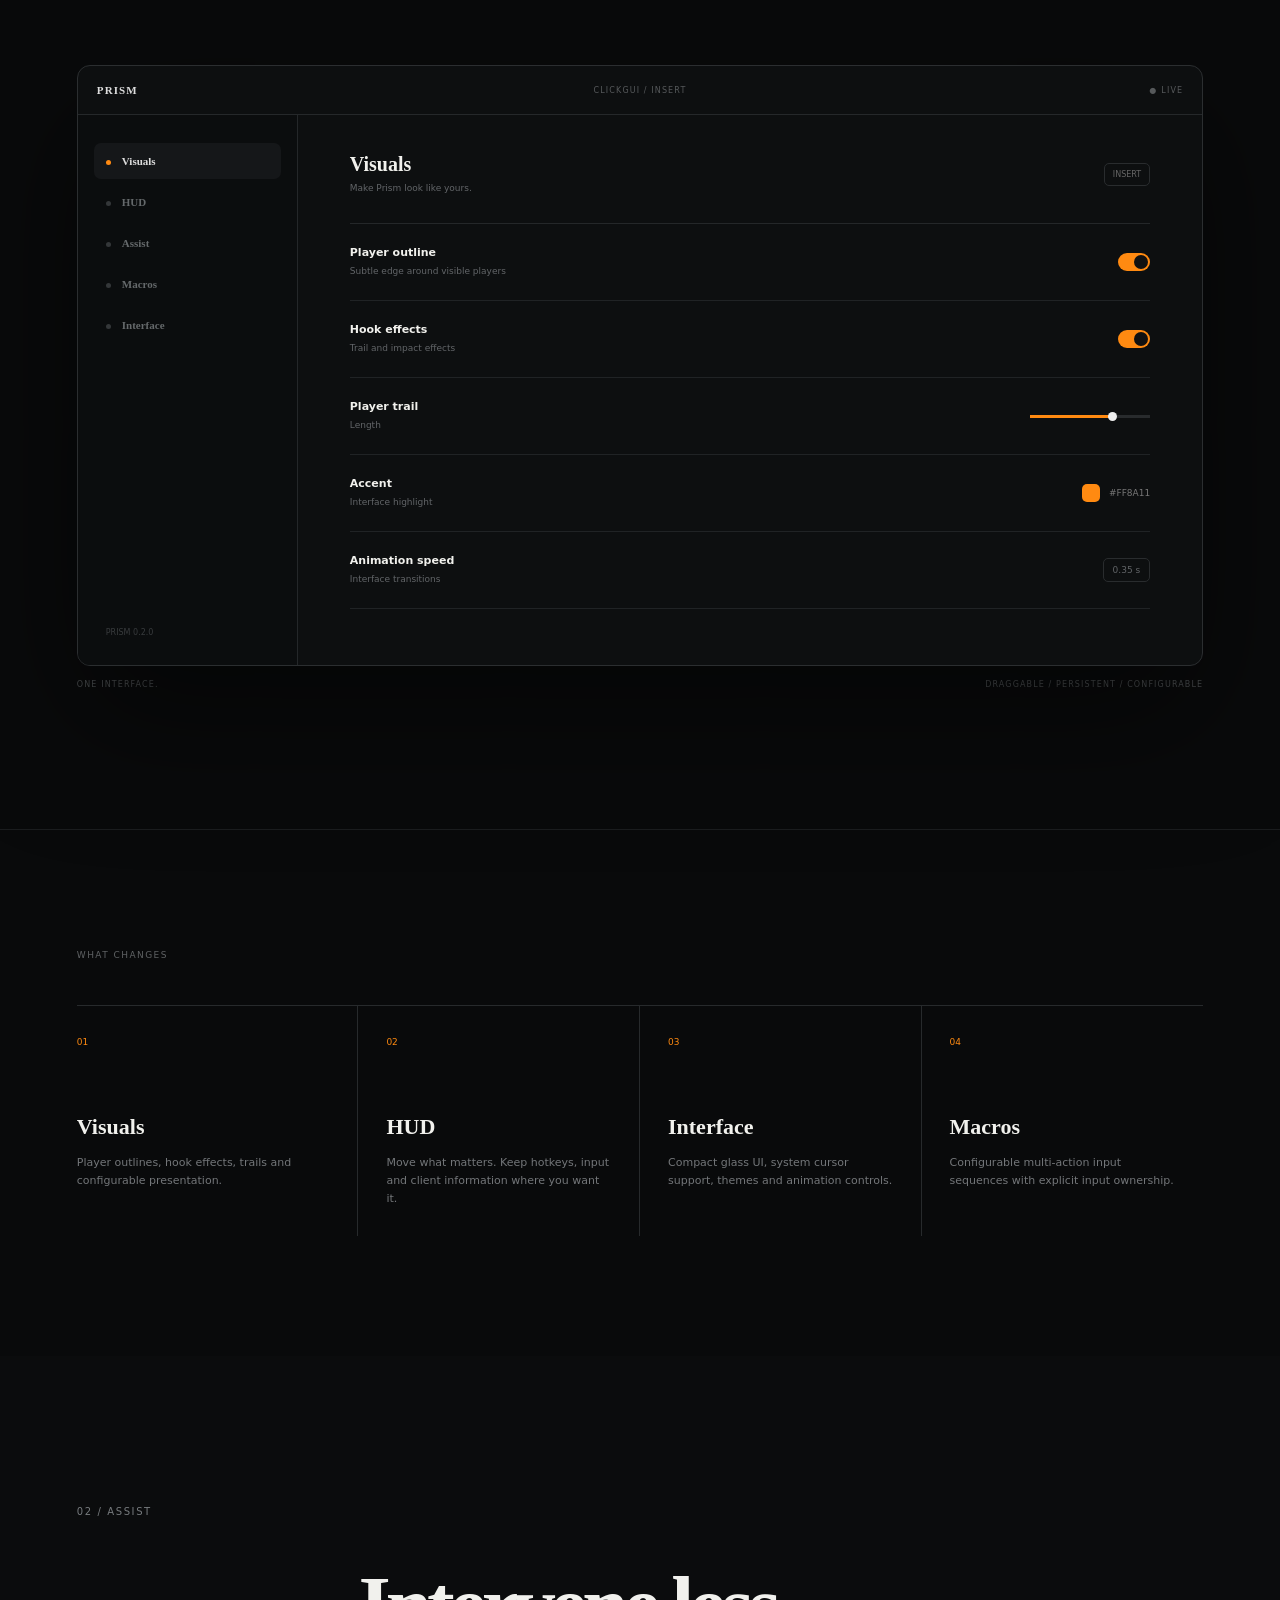
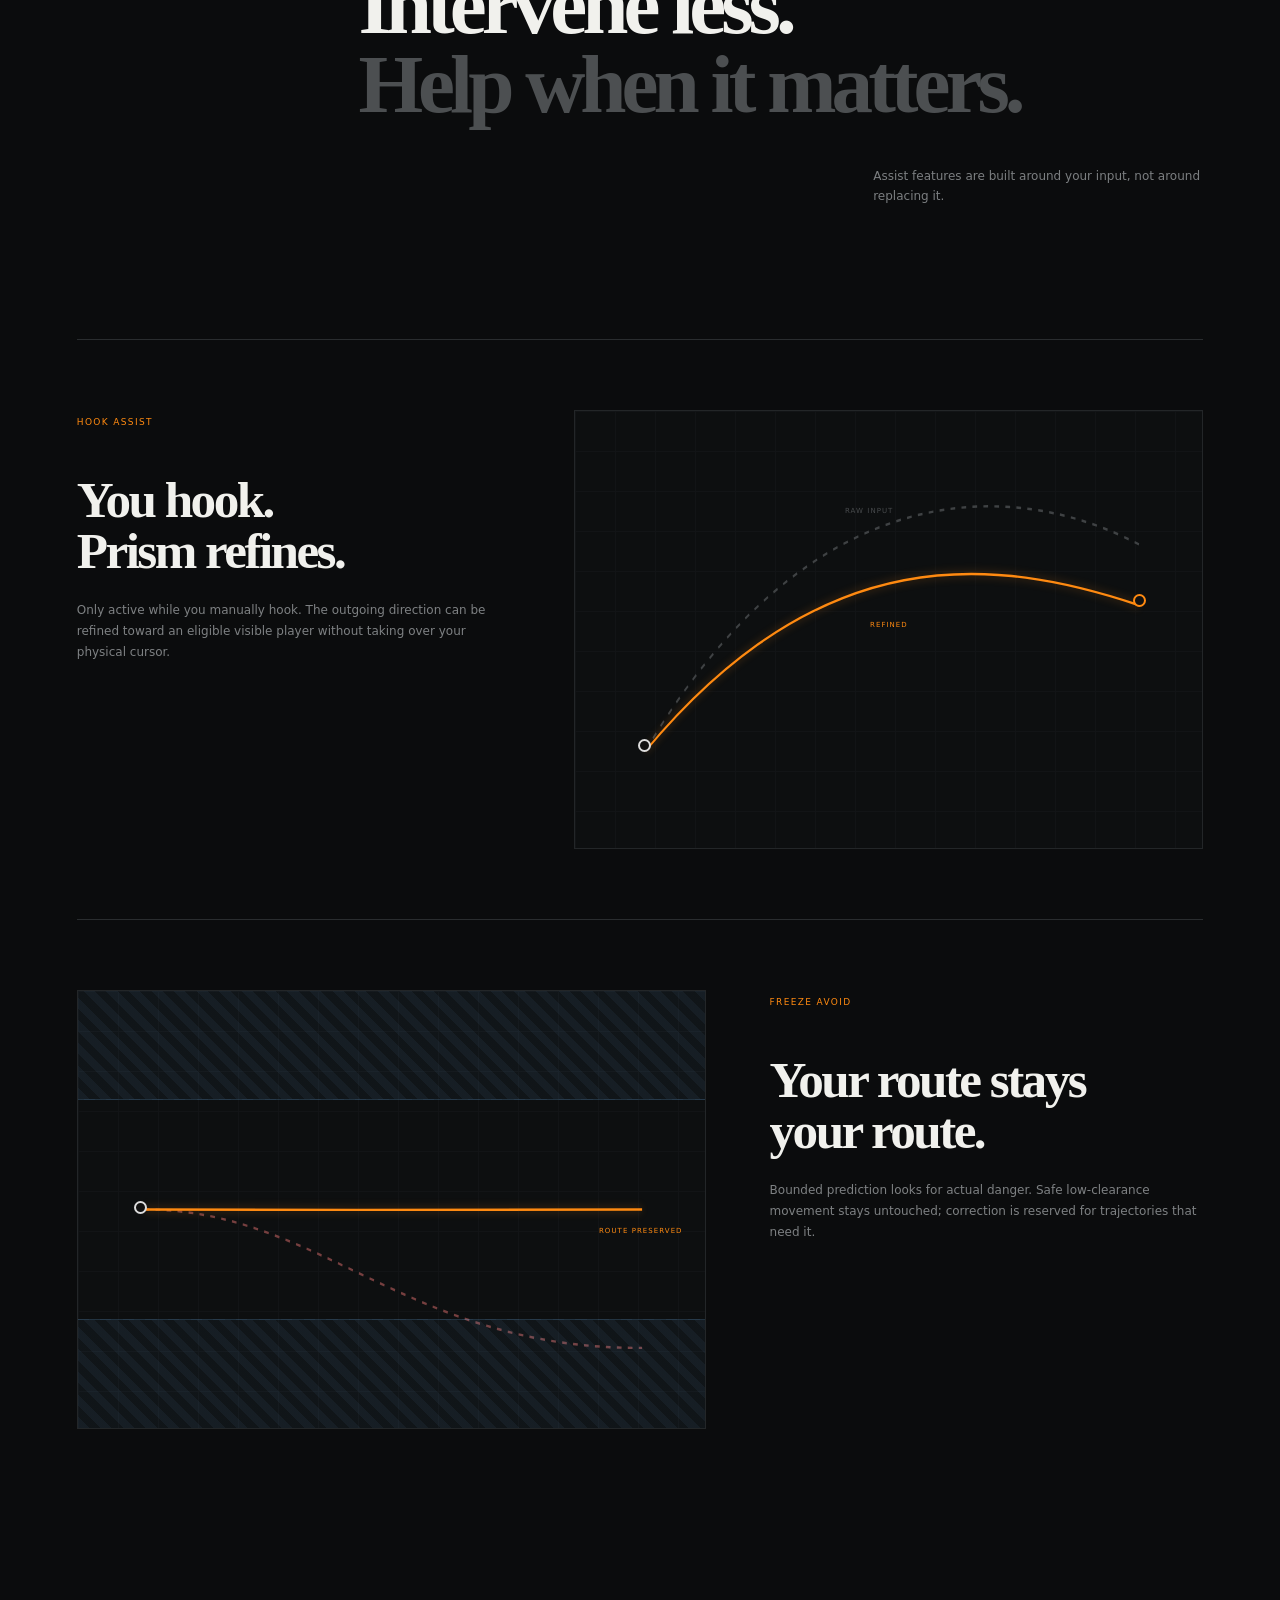
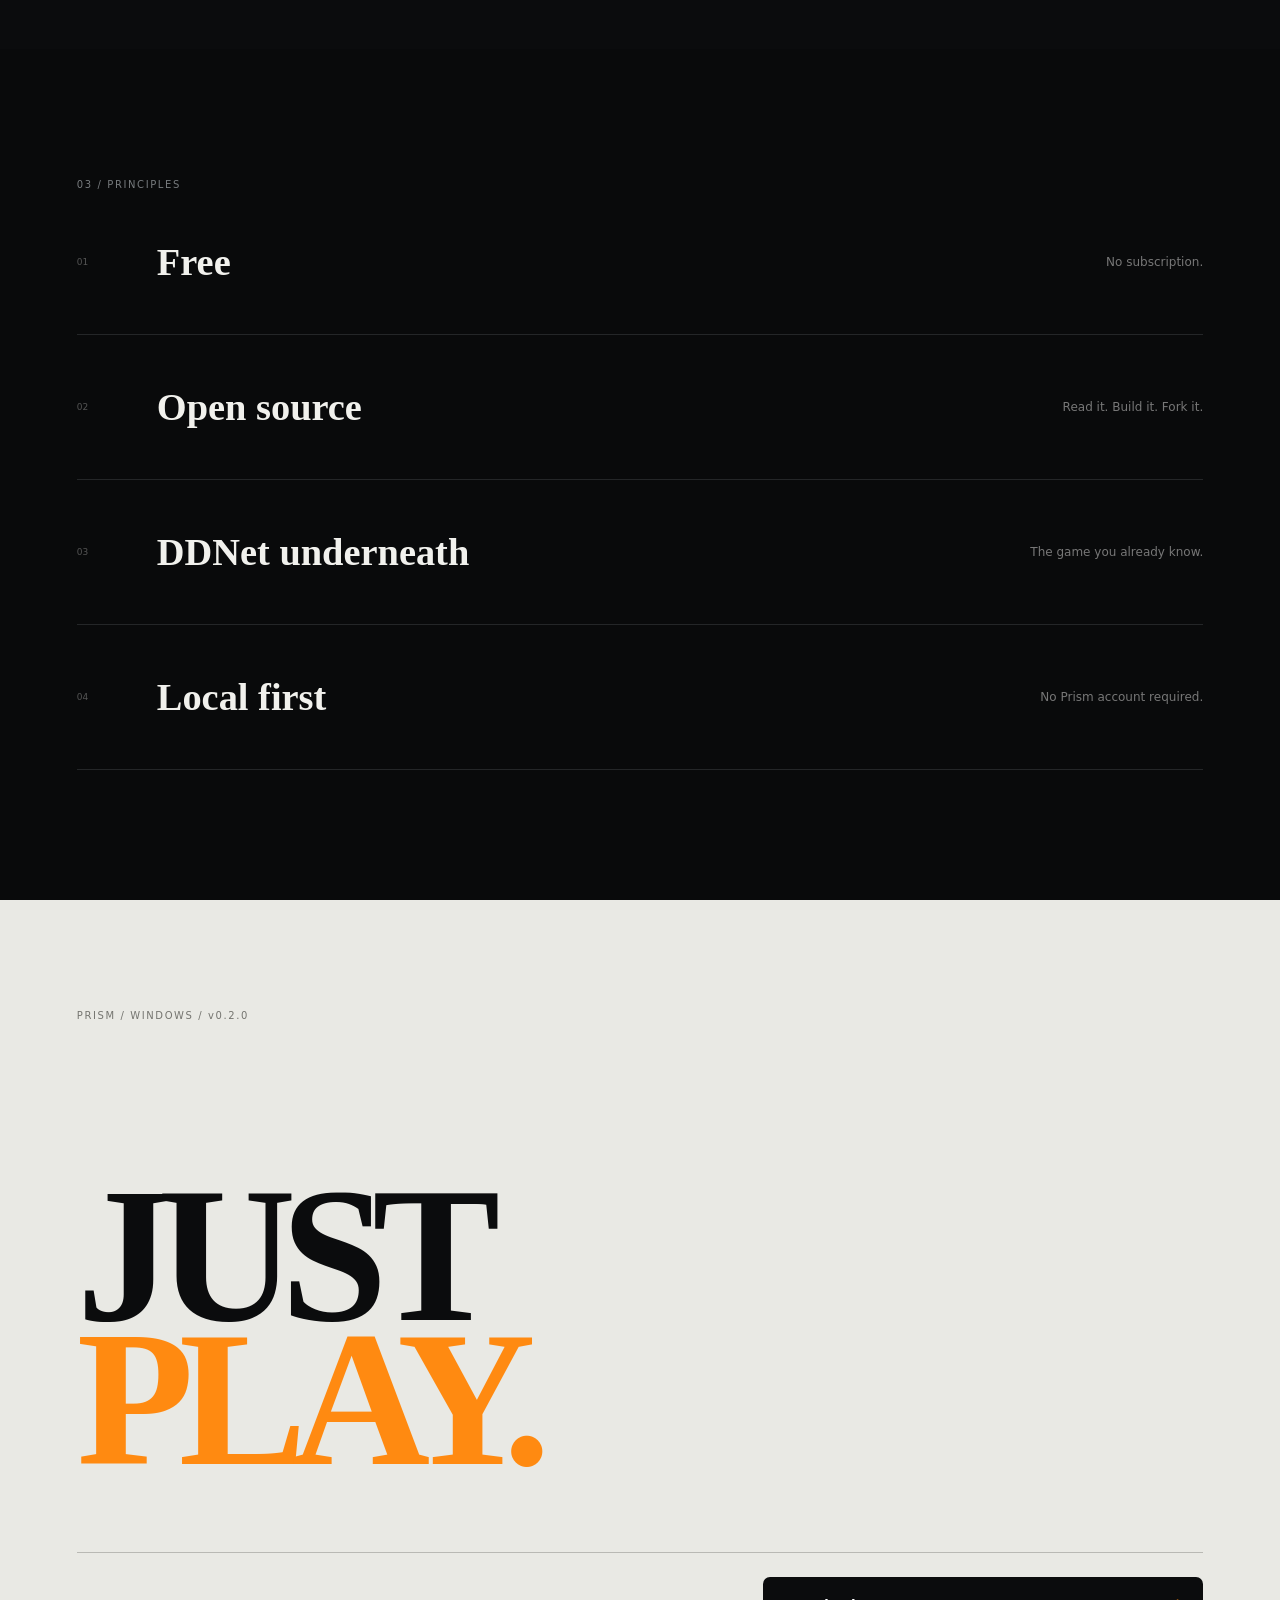
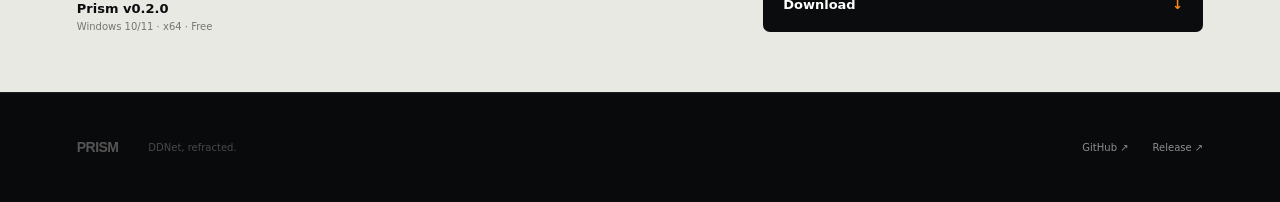
==== commit b507155c: "site: bust stale Pages asset cache" ====
--- a/docs/index.html
+++ b/docs/index.html
@@ -9,7 +9,7 @@
   <link rel="preconnect" href="https://fonts.googleapis.com">
   <link rel="preconnect" href="https://fonts.gstatic.com" crossorigin>
   <link href="https://fonts.googleapis.com/css2?family=Manrope:wght@400;500;600;700&family=Unbounded:wght@700;800&display=swap" rel="stylesheet">
-  <link rel="stylesheet" href="./styles.css">
+  <link rel="stylesheet" href="./styles.css?v=20260927-1">
 </head>
 <body>
   <div class="progress" aria-hidden="true"><i></i></div>
@@ -106,6 +106,6 @@
   </main>
 
   <footer><a class="brand" href="#top">PRISM</a><span>DDNet, refracted.</span><div><a href="https://github.com/atlasru/prism">GitHub ↗</a><a href="https://github.com/atlasru/prism/releases/tag/v0.2.0">Release ↗</a></div></footer>
-  <script src="./app.js"></script>
+  <script src="./app.js?v=20260927-1"></script>
 </body>
 </html>
--- a/docs/styles.css
+++ b/docs/styles.css
@@ -1 +1 @@
-:root{--bg:#08090a;--panel:#111315;--panel2:#17191b;--text:#f4f4f2;--muted:#8c8f92;--line:#272a2d;--orange:#ff8a11;--orange2:#ffb15c}*{box-sizing:border-box}html{scroll-behavior:smooth}body{margin:0;background:var(--bg);color:var(--text);font-family:Manrope,system-ui,sans-serif;overflow-x:hidden}.grain{position:fixed;inset:0;pointer-events:none;opacity:.025;z-index:20;background-image:url("data:image/svg+xml,%3Csvg viewBox='0 0 180 180' xmlns='http://www.w3.org/2000/svg'%3E%3Cfilter id='n'%3E%3CfeTurbulence type='fractalNoise' baseFrequency='.85' numOctaves='4' stitchTiles='stitch'/%3E%3C/filter%3E%3Crect width='100%25' height='100%25' filter='url(%23n)' opacity='.8'/%3E%3C/svg%3E")}.nav{height:78px;position:fixed;top:0;left:0;right:0;z-index:30;display:flex;align-items:center;padding:0 4.5vw;border-bottom:1px solid rgba(255,255,255,.07);background:rgba(8,9,10,.72);backdrop-filter:blur(18px)}.brand{font:800 18px Unbounded;text-decoration:none;color:#fff;transform:scaleX(1.16);transform-origin:left}.nav nav{display:flex;gap:32px;margin-left:8vw}.nav a{color:#a5a7a9;text-decoration:none;font-size:13px}.nav a:hover{color:#fff}.nav-actions{margin-left:auto;display:flex;gap:22px;align-items:center;color:#707377;font-size:12px}.button{display:inline-flex;align-items:center;justify-content:center;gap:30px;background:var(--orange);color:#090909!important;text-decoration:none;font-weight:800;padding:15px 19px;border-radius:8px;box-shadow:0 0 30px rgba(255,138,17,.12);transition:.25s}.button:hover{transform:translateY(-2px);background:#ff9b35}.button.small{padding:10px 15px;font-size:12px}.hero{min-height:100vh;padding:150px 4.5vw 70px;position:relative;display:grid;grid-template-columns:.8fr 1.2fr;align-items:center;gap:3vw}.hero:before{content:"";position:absolute;width:550px;height:550px;background:radial-gradient(circle,rgba(255,138,17,.09),transparent 68%);left:-240px;top:170px}.eyebrow{font-size:11px;letter-spacing:.18em;color:#9b9da0;font-weight:700;display:flex;align-items:center;gap:10px}.eyebrow i{width:5px;height:5px;border-radius:50%;background:var(--orange);box-shadow:0 0 12px var(--orange)}h1,h2{font-family:Unbounded,sans-serif;font-weight:800;line-height:.94;letter-spacing:-.045em;margin:22px 0;transform-origin:left}h1{font-size:clamp(48px,5.5vw,94px);transform:scaleX(1.07)}h2{font-size:clamp(42px,5vw,78px)}h1 em,h2 em{font-style:normal;color:var(--orange)}.hero-copy>p,.section-copy>p{color:#a1a4a6;max-width:520px;font-size:16px;line-height:1.7}.actions{display:flex;align-items:center;gap:24px;margin-top:34px}.ghost{color:#ddd;text-decoration:none;font-size:13px}.meta{font-size:11px;color:#666a6e;margin-top:20px}.meta span{padding:0 7px;color:#35383b}.stage{position:relative}.ambient{position:absolute;inset:8% -5%;background:radial-gradient(ellipse,rgba(255,138,17,.15),transparent 62%);filter:blur(35px)}.game{height:min(65vh,650px);min-height:480px;border:1px solid #282b2e;border-radius:15px;background:linear-gradient(145deg,#181b1e,#0d0f11 70%);position:relative;overflow:hidden;box-shadow:0 35px 100px #000,0 0 0 1px rgba(255,255,255,.02) inset}.map-lines{position:absolute;inset:0;background-image:linear-gradient(rgba(255,255,255,.025) 1px,transparent 1px),linear-gradient(90deg,rgba(255,255,255,.025) 1px,transparent 1px);background-size:44px 44px;mask-image:linear-gradient(to bottom,transparent,#000 30%)}.freeze{position:absolute;left:0;right:0;bottom:0;height:20%;background:linear-gradient(180deg,rgba(100,177,255,.08),rgba(100,177,255,.18));border-top:1px solid rgba(128,190,255,.3)}.hook{position:absolute;inset:0;width:100%;height:100%;overflow:visible}.hook path{fill:none;stroke:var(--orange);stroke-width:2;filter:drop-shadow(0 0 5px var(--orange))}.hook circle{fill:var(--orange)}.clickgui{position:absolute;width:64%;height:63%;left:7%;top:10%;display:grid;grid-template-columns:28% 72%;border:1px solid rgba(255,255,255,.09);border-radius:12px;overflow:hidden;background:rgba(12,14,15,.91);backdrop-filter:blur(15px);box-shadow:0 24px 70px rgba(0,0,0,.55)}.clickgui aside{padding:20px 14px;background:rgba(255,255,255,.018);border-right:1px solid #24272a;display:flex;flex-direction:column;gap:6px}.gui-logo{font:800 13px Unbounded;transform:scaleX(1.15);transform-origin:left;margin:0 9px 18px}.clickgui button{border:0;background:transparent;color:#7f8386;text-align:left;padding:9px 10px;border-radius:6px;font:600 11px Manrope}.clickgui button.active{background:rgba(255,138,17,.11);color:var(--orange)}.clickgui aside small{margin:auto 9px 0;color:#474a4d;font-size:8px}.modules{padding:22px}.gui-title span{display:block;font:700 16px Unbounded}.gui-title small{color:#676a6d;font-size:9px}.module{display:flex;align-items:center;justify-content:space-between;padding:13px 0;border-bottom:1px solid #232629}.module b{display:block;font-size:10px}.module small{font-size:8px;color:#696c6f}.toggle{width:28px;height:15px;border-radius:20px;background:#303337;position:relative}.toggle:after{content:"";position:absolute;width:11px;height:11px;left:2px;top:2px;background:#777;border-radius:50%}.toggle.on{background:var(--orange)}.toggle.on:after{left:15px;background:#111}.slider{width:65px;height:3px;background:#303337}.slider i{display:block;width:70%;height:100%;background:var(--orange)}.swatch{width:18px;height:18px;background:var(--orange);border-radius:5px;box-shadow:0 0 15px rgba(255,138,17,.25)}.fps{position:absolute;right:16px;top:14px;font:700 11px Unbounded;color:#d8d9d9}.fps small{color:#777;font:600 7px Manrope}.scroll{position:absolute;bottom:24px;left:4.5vw;font-size:9px;letter-spacing:.18em;color:#4e5154}.scroll span{color:var(--orange);margin-left:8px}.showcase,.assist{min-height:100vh;padding:120px 6vw;position:relative}.showcase{display:grid;grid-template-columns:.65fr 1.35fr;gap:6vw;align-items:center;background:#0b0c0d;border-top:1px solid #161819}.section-copy{position:sticky;top:140px;align-self:start}.visual-stack{height:780px;position:relative}.visual-card{position:absolute;background:linear-gradient(145deg,#151719,#0e1011);border:1px solid #272a2d;border-radius:14px;overflow:hidden;box-shadow:0 30px 80px rgba(0,0,0,.35)}.card-label{position:absolute;z-index:3;left:20px;right:20px;top:17px;font-size:9px;letter-spacing:.14em;color:#8d9092;display:flex;justify-content:space-between}.main-card{left:0;top:0;width:70%;height:68%}.mini-world{position:absolute;inset:0;background:radial-gradient(circle at 50% 55%,rgba(255,138,17,.09),transparent 30%),linear-gradient(#121416,#0a0b0c)}.rings{position:absolute;width:320px;height:320px;border:1px solid rgba(255,138,17,.16);border-radius:50%;left:50%;top:53%;transform:translate(-50%,-50%);box-shadow:0 0 0 55px rgba(255,138,17,.025),0 0 0 110px rgba(255,138,17,.018)}.prism-core{position:absolute;left:50%;top:53%;width:88px;height:88px;transform:translate(-50%,-50%) rotate(45deg);border:1px solid rgba(255,138,17,.48);border-radius:20px;background:linear-gradient(145deg,rgba(255,138,17,.12),rgba(255,255,255,.015));box-shadow:0 0 45px rgba(255,138,17,.18),inset 0 0 26px rgba(255,138,17,.06)}.prism-core:before,.prism-core:after{content:"";position:absolute;background:var(--orange);box-shadow:0 0 15px rgba(255,138,17,.65)}.prism-core:before{width:34px;height:2px;left:26px;top:42px}.prism-core:after{width:2px;height:34px;left:42px;top:26px}.prism-core i{position:absolute;width:5px;height:5px;border-radius:50%;background:#ffb15c;box-shadow:0 0 12px rgba(255,138,17,.8)}.prism-core i:nth-child(1){left:12px;top:12px}.prism-core i:nth-child(2){right:12px;top:12px}.prism-core i:nth-child(3){right:12px;bottom:12px}.tags{position:absolute;bottom:22px;left:22px;display:flex;gap:7px}.tags b{font-size:8px;border:1px solid #303336;padding:6px 8px;border-radius:5px;color:#777}.hook-card{right:0;top:13%;width:34%;height:29%}.hook-card svg{position:absolute;inset:35px 10px 5px;width:calc(100% - 20px);height:calc(100% - 40px)}.hook-card path{fill:none;stroke:var(--orange);stroke-width:2;filter:drop-shadow(0 0 4px var(--orange))}.hook-card circle{fill:var(--orange)}.hud-card{right:3%;bottom:4%;width:48%;height:39%;padding:65px 22px 20px;display:flex;gap:26px;align-items:center}.keys{text-align:center}.keys kbd{display:inline-grid;place-items:center;width:31px;height:31px;margin:2px;background:#1c1f21;border:1px solid #33373a;border-radius:5px;color:#aaa;font:600 10px Manrope}.hotkeys{font-size:8px;color:#666;line-height:2.2;flex:1}.hotkeys b{color:#c7c8c8;font-size:9px}.hotkeys span{float:right;color:var(--orange);font-size:7px}.assist{background:linear-gradient(#08090a,#0b0c0d)}.assist-head{text-align:center;margin-bottom:65px}.assist-head .eyebrow{justify-content:center}.assist-grid{display:grid;grid-template-columns:1fr 1fr;gap:18px;max-width:1250px;margin:auto}.assist-card{min-height:650px;border:1px solid #24272a;border-radius:16px;background:#101214;padding:34px;position:relative;overflow:hidden}.num{font-size:9px;letter-spacing:.14em;color:var(--orange)}.assist-card h3{font:700 clamp(27px,3vw,46px)/1.05 Unbounded;margin:28px 0 18px}.assist-card p{color:#8b8e91;line-height:1.7;font-size:13px;max-width:480px}.trajectory,.corridor{position:absolute;left:0;right:0;bottom:0;height:45%;background:linear-gradient(transparent,#0a0b0c)}.trajectory svg,.corridor svg{position:absolute;inset:0;width:100%;height:100%}.trajectory path,.corridor path{fill:none;stroke-width:2}.intent{stroke:#555;stroke-dasharray:7 7}.corrected,.safe{stroke:var(--orange);filter:drop-shadow(0 0 5px rgba(255,138,17,.7))}.player,.target{position:absolute;width:24px;height:24px;border-radius:50%;background:#222;border:2px solid #ddd;z-index:2}.trajectory .player{left:10%;top:65%}.trajectory .target{right:9%;top:45%;border-color:var(--orange)}.intent-label,.corrected-label{position:absolute;font-size:8px;text-transform:uppercase;letter-spacing:.12em}.intent-label{left:40%;top:23%;color:#555}.corrected-label{left:48%;top:51%;color:var(--orange)}.corridor .ice{position:absolute;left:0;right:0;height:23%;background:repeating-linear-gradient(45deg,rgba(94,166,235,.14),rgba(94,166,235,.14) 9px,rgba(94,166,235,.08) 9px,rgba(94,166,235,.08) 18px);border-color:rgba(112,180,245,.25);border-style:solid}.corridor .top{top:0;border-width:0 0 1px}.corridor .bottom{bottom:0;border-width:1px 0 0}.corridor .player{left:10%;top:45%}.danger{stroke:#c75555;stroke-dasharray:6 7;opacity:.5}.route{position:absolute;right:24px;bottom:29%;font-size:8px;color:var(--orange);letter-spacing:.12em}.cta{min-height:78vh;padding:120px 7vw;display:grid;grid-template-columns:1.2fr .8fr;align-items:center;border-top:1px solid #191b1d;background:radial-gradient(circle at 75% 50%,rgba(255,138,17,.08),transparent 25%)}.cta h2{font-size:clamp(40px,5vw,76px)}.cta-side p{font:600 22px/1.5 Manrope;color:#b8babb}.button.huge{margin-top:24px;padding:20px 24px;width:100%;justify-content:space-between}.cta-side small{display:block;color:#555;margin-top:12px}footer{height:110px;border-top:1px solid #1d1f21;display:flex;align-items:center;padding:0 5vw;gap:30px;color:#56595c;font-size:11px}footer b{font:800 14px Unbounded;color:#ddd;transform:scaleX(1.15)}footer a{margin-left:auto;color:#888;text-decoration:none}.reveal{opacity:0;transform:translateY(28px);transition:opacity .8s ease,transform .8s cubic-bezier(.2,.8,.2,1)}.reveal.visible{opacity:1;transform:none}@media(max-width:900px){.nav nav{display:none}.hero{grid-template-columns:1fr;padding-top:125px}.hero-copy{padding-bottom:30px}.game{min-height:420px}.showcase{grid-template-columns:1fr}.section-copy{position:relative;top:auto}.visual-stack{height:650px}.assist-grid,.cta{grid-template-columns:1fr}.assist-card{min-height:570px}.cta{gap:40px}.clickgui{width:80%}}@media(max-width:600px){.nav{padding:0 18px}.nav-actions>span{display:none}.hero{padding-left:20px;padding-right:20px}.actions{align-items:flex-start;flex-direction:column}.stage{margin:0 -10px}.game{min-height:360px}.clickgui{width:88%;height:68%;left:6%}.clickgui aside{padding:14px 7px}.modules{padding:15px}.showcase,.assist,.cta{padding:90px 20px}.visual-stack{height:570px}.main-card{width:88%;height:58%}.hook-card{width:42%;top:35%}.hud-card{width:70%;height:35%}.assist-card{padding:25px;min-height:540px}h1{font-size:44px}.nav .button.small{padding:9px 11px}}+:root{--bg:#090a0b;--ink:#f1f1ed;--muted:#85888b;--line:#242628;--orange:#ff8a11}*{box-sizing:border-box}html{scroll-behavior:smooth}body{margin:0;background:var(--bg);color:var(--ink);font-family:Manrope,system-ui,sans-serif;overflow-x:hidden}a{color:inherit}.progress{position:fixed;top:0;left:0;right:0;height:2px;z-index:100;background:#151719}.progress i{display:block;width:100%;height:100%;background:var(--orange);transform:scaleX(0);transform-origin:left}.floating-nav{position:fixed;z-index:50;top:18px;left:50%;transform:translateX(-50%);width:min(760px,calc(100% - 32px));height:54px;padding:6px 7px 6px 18px;display:flex;align-items:center;border:1px solid rgba(255,255,255,.1);border-radius:14px;background:rgba(13,14,15,.76);backdrop-filter:blur(18px) saturate(130%);box-shadow:0 12px 40px rgba(0,0,0,.24)}.brand{font:800 14px Unbounded,sans-serif;text-decoration:none;letter-spacing:-.04em}.floating-nav nav{display:flex;gap:28px;margin-left:48px}.floating-nav nav a{font-size:11px;text-decoration:none;color:#8c8f92;transition:.2s}.floating-nav nav a:hover{color:#fff}.nav-download{margin-left:auto;background:#eee;color:#0b0c0d;text-decoration:none;border-radius:9px;padding:11px 14px;font-size:11px;font-weight:700}.nav-download span{margin-left:20px}.hero{min-height:100vh;padding:150px 6vw 44px;display:flex;flex-direction:column;position:relative}.hero-kicker,.section-index,.download-meta{font-size:10px;letter-spacing:.16em;color:#777b7e}.hero-kicker span{color:#3f4244;margin-left:16px}.hero h1{font:800 clamp(62px,10.4vw,180px)/.82 Unbounded,sans-serif;letter-spacing:-.075em;margin:auto 0 0;transform:scaleX(1.02);transform-origin:left}.hero h1 em,.download-section h2 em{font-style:normal;color:var(--orange)}.hero-bottom{display:grid;grid-template-columns:1fr 1fr;align-items:end;margin-top:55px}.hero-bottom p{max-width:490px;color:#96999b;font-size:14px;line-height:1.7;margin:0}.hero-actions{justify-self:end;display:flex;align-items:center;gap:24px}.primary{display:inline-flex;min-width:210px;justify-content:space-between;text-decoration:none;background:var(--orange);color:#090a0b;border-radius:8px;padding:15px 16px;font-size:12px;font-weight:800;transition:.2s}.primary:hover{transform:translateY(-2px)}.text-link{font-size:11px;text-decoration:none;color:#aaa}.hero-line{height:1px;background:#222527;margin-top:42px}.hero-foot{display:flex;justify-content:space-between;margin-top:14px;color:#45484a;font-size:9px;letter-spacing:.12em}.statement{min-height:85vh;padding:15vh 6vw;display:grid;grid-template-columns:1fr 3fr;grid-template-rows:auto 1fr;border-top:1px solid #181a1b}.big-copy{font:700 clamp(44px,6vw,100px)/1.02 Unbounded,sans-serif;letter-spacing:-.06em;margin:80px 0 0;grid-column:2}.big-copy span{color:#4d5052}.side-copy{grid-column:2;max-width:420px;justify-self:end;color:#85888b;line-height:1.7;font-size:13px;margin-top:70px}.interface-section{padding:0 6vw 140px}.interface-shell{width:min(1180px,100%);margin:auto;border:1px solid #2b2e30;border-radius:13px;background:#0d0f10;box-shadow:0 50px 130px rgba(0,0,0,.5);overflow:hidden;transform-origin:center}.window-top{height:49px;border-bottom:1px solid #25282a;display:grid;grid-template-columns:1fr 1fr 1fr;align-items:center;padding:0 19px;color:#56595b;font-size:8px;letter-spacing:.14em}.window-top>span:nth-child(2){text-align:center}.wordmark{font:800 11px Unbounded;color:#ddd}.window-state{text-align:right}.interface-body{display:grid;grid-template-columns:220px 1fr;min-height:550px}.interface-nav{border-right:1px solid #242729;padding:28px 16px;display:flex;flex-direction:column;gap:5px;background:#0b0d0e}.interface-nav button{border:0;background:transparent;color:#65696b;text-align:left;border-radius:7px;padding:12px;font:600 11px Manrope}.interface-nav button i{display:inline-block;width:5px;height:5px;border-radius:50%;background:#343739;margin-right:11px}.interface-nav button.active{color:#ddd;background:#151719}.interface-nav button.active i{background:var(--orange)}.interface-nav small{margin:auto 12px 0;color:#383b3d;font-size:8px}.interface-content{padding:38px 52px}.panel-head{display:flex;align-items:center;justify-content:space-between;padding-bottom:28px;border-bottom:1px solid #242729}.panel-head b{font:700 20px Unbounded;display:block}.panel-head span:not(.shortcut){color:#626568;font-size:9px}.shortcut{font-size:8px;color:#666;border:1px solid #292c2e;border-radius:5px;padding:6px 8px}.setting{height:77px;border-bottom:1px solid #202325;display:flex;align-items:center;justify-content:space-between}.setting b{display:block;font-size:11px}.setting span{font-size:9px;color:#626568}.switch{display:block;width:32px;height:18px;border-radius:20px;background:#2a2d2f;position:relative}.switch:after{content:"";position:absolute;width:14px;height:14px;top:2px;left:2px;border-radius:50%;background:#777}.switch.on{background:var(--orange)}.switch.on:after{left:16px;background:#111}.range{width:120px;height:3px;background:#282b2d;position:relative}.range i{display:block;width:67%;height:100%;background:var(--orange)}.range b{position:absolute;width:9px;height:9px;border-radius:50%;background:#eee;left:65%;top:-3px}.accent{font-size:9px;color:#777;display:flex;align-items:center;gap:9px}.accent i{width:18px;height:18px;border-radius:5px;background:var(--orange)}.value{border:1px solid #292c2e;padding:6px 9px;border-radius:5px}.interface-caption{max-width:1180px;margin:14px auto 0;display:flex;justify-content:space-between;color:#4a4d4f;font-size:8px;letter-spacing:.14em}.feature-strip{padding:120px 6vw;border-top:1px solid #1b1d1f}.strip-title{font-size:9px;letter-spacing:.16em;color:#5f6264;margin-bottom:45px}.strip-grid{display:grid;grid-template-columns:repeat(4,1fr);border-top:1px solid #272a2c}.strip-item{padding:24px 28px 15px 0;border-right:1px solid #272a2c;min-height:230px}.strip-item+article{padding-left:28px}.strip-item:last-child{border-right:0}.strip-item>span{font-size:9px;color:var(--orange)}.strip-item h3{font:700 22px Unbounded;margin:65px 0 14px}.strip-item p{color:#737679;font-size:11px;line-height:1.65;max-width:230px}.assist-section{padding:150px 6vw;background:#0b0c0d}.assist-intro{display:grid;grid-template-columns:1fr 3fr;margin-bottom:120px}.assist-intro h2{grid-column:2;font:700 clamp(44px,6.5vw,105px)/.95 Unbounded;letter-spacing:-.06em;margin:60px 0 30px}.assist-intro h2 em{font-style:normal;color:#4c4f51}.assist-intro p{grid-column:2;justify-self:end;width:330px;color:#7c7f81;font-size:12px;line-height:1.7}.assist-row{min-height:580px;border-top:1px solid #2a2d2f;display:grid;grid-template-columns:1fr 1.45fr;gap:5vw;padding:70px 0}.freeze-row{grid-template-columns:1.45fr 1fr}.assist-copy>span{font-size:9px;color:var(--orange);letter-spacing:.15em}.assist-copy h3{font:700 clamp(32px,4vw,64px)/1 Unbounded;letter-spacing:-.05em;margin:45px 0 24px}.assist-copy p{color:#7e8183;font-size:12px;line-height:1.75;max-width:430px}.diagram{position:relative;min-height:390px;background:#0d0f10;border:1px solid #232628;overflow:hidden}.diagram:before{content:"";position:absolute;inset:0;background-image:linear-gradient(#17191b 1px,transparent 1px),linear-gradient(90deg,#17191b 1px,transparent 1px);background-size:40px 40px;opacity:.55}.diagram svg{position:absolute;inset:0;width:100%;height:100%}.diagram path{fill:none;stroke-width:2}.raw{stroke:#3f4244;stroke-dasharray:6 8}.chosen{stroke:var(--orange);filter:drop-shadow(0 0 4px rgba(255,138,17,.4))}.node{position:absolute;z-index:3;width:13px;height:13px;border:2px solid #ddd;border-radius:50%;background:#111}.hook-diagram .origin{left:10%;top:75%}.hook-diagram .target{right:9%;top:42%;border-color:var(--orange)}.diagram label{position:absolute;font-size:7px;letter-spacing:.15em}.raw-label{left:43%;top:22%;color:#484b4d}.chosen-label{left:47%;top:48%;color:var(--orange)}.freeze-diagram .origin{left:9%;top:48%}.freeze{position:absolute;left:0;right:0;height:25%;background:repeating-linear-gradient(45deg,rgba(100,165,220,.1),rgba(100,165,220,.1) 8px,rgba(100,165,220,.045) 8px,rgba(100,165,220,.045) 16px);z-index:2}.freeze.top{top:0;border-bottom:1px solid rgba(105,170,225,.2)}.freeze.bottom{bottom:0;border-top:1px solid rgba(105,170,225,.2)}.danger{stroke:#763f3f;stroke-dasharray:6 8}.freeze-diagram label{right:22px;top:54%;color:var(--orange)}.principles{padding:130px 6vw}.principle-line{display:grid;grid-template-columns:80px 1fr 1fr;align-items:center;min-height:145px;border-bottom:1px solid #242628}.principle-line:first-of-type{margin-top:55px;border-top:1px solid #242628}.principle-line>span{font-size:9px;color:#555}.principle-line h3{font:700 clamp(24px,3vw,44px) Unbounded;margin:0}.principle-line p{justify-self:end;color:#777;font-size:12px}.download-section{min-height:88vh;padding:110px 6vw 60px;background:#e9e9e4;color:#0b0c0d;display:flex;flex-direction:column}.download-meta{color:#74746f}.download-section h2{font:800 clamp(80px,15vw,240px)/.75 Unbounded;letter-spacing:-.08em;margin:auto 0 80px}.download-bottom{border-top:1px solid #b9b9b4;padding-top:24px;display:flex;justify-content:space-between;align-items:flex-end}.download-bottom b{display:block;font-size:13px}.download-bottom>div span{display:block;color:#757570;font-size:10px;margin-top:5px}.download-big{width:min(440px,45vw);display:flex;justify-content:space-between;text-decoration:none;background:#0b0c0d;color:#fff;padding:20px;border-radius:7px;font-weight:700;font-size:13px}.download-big span{color:var(--orange)}footer{height:110px;padding:0 6vw;display:flex;align-items:center;gap:30px;border-top:1px solid #1d1f21;color:#555;font-size:10px}footer>span{color:#46494b}footer>div{margin-left:auto;display:flex;gap:24px}footer>div a{text-decoration:none;color:#8c8f91}.reveal{opacity:0;transform:translateY(24px);transition:opacity .75s ease,transform .75s cubic-bezier(.2,.75,.25,1)}.reveal.visible{opacity:1;transform:none}.reveal-scale{opacity:.25;transform:scale(.94);transition:opacity 1s ease,transform 1s cubic-bezier(.2,.8,.2,1)}.reveal-scale.visible{opacity:1;transform:scale(1)}@media(max-width:900px){.floating-nav nav{display:none}.hero-bottom{grid-template-columns:1fr;gap:28px}.hero-actions{justify-self:start}.statement{grid-template-columns:1fr}.big-copy,.side-copy{grid-column:1}.interface-body{grid-template-columns:150px 1fr}.interface-content{padding:30px}.strip-grid{grid-template-columns:1fr 1fr}.strip-item:nth-child(2){border-right:0}.assist-intro{grid-template-columns:1fr}.assist-intro h2,.assist-intro p{grid-column:1}.assist-intro p{justify-self:start}.assist-row,.freeze-row{grid-template-columns:1fr}.freeze-row .diagram{order:2}.principle-line{grid-template-columns:50px 1fr}.principle-line p{grid-column:2;justify-self:start}.download-section h2{font-size:18vw}}@media(max-width:600px){.floating-nav{top:10px}.hero{padding:120px 20px 35px}.hero h1{font-size:15vw}.hero-actions{flex-wrap:wrap}.statement,.feature-strip,.assist-section,.principles,.download-section{padding-left:20px;padding-right:20px}.statement{min-height:70vh}.big-copy{font-size:11vw;margin-top:55px}.interface-section{padding:0 12px 90px}.interface-body{grid-template-columns:92px 1fr;min-height:440px}.interface-nav{padding:16px 7px}.interface-nav button{font-size:8px;padding:10px 6px}.interface-content{padding:20px 14px}.setting{height:66px}.setting span{display:none}.range{width:60px}.window-top{grid-template-columns:1fr 1fr}.window-top>span:nth-child(2){display:none}.strip-grid{grid-template-columns:1fr}.strip-item{border-right:0;border-bottom:1px solid #272a2c;padding-left:0!important;min-height:180px}.strip-item h3{margin-top:45px}.assist-section{padding-top:90px}.assist-intro{margin-bottom:70px}.assist-intro h2{font-size:11vw}.assist-row{padding:55px 0;min-height:auto}.diagram{min-height:300px}.principle-line{min-height:120px}.download-section{min-height:70vh}.download-section h2{font-size:20vw}.download-bottom{display:block}.download-big{width:100%;margin-top:30px}footer{padding:0 20px}footer>span{display:none}}@media(prefers-reduced-motion:reduce){html{scroll-behavior:auto}.reveal,.reveal-scale{opacity:1;transform:none;transition:none}}
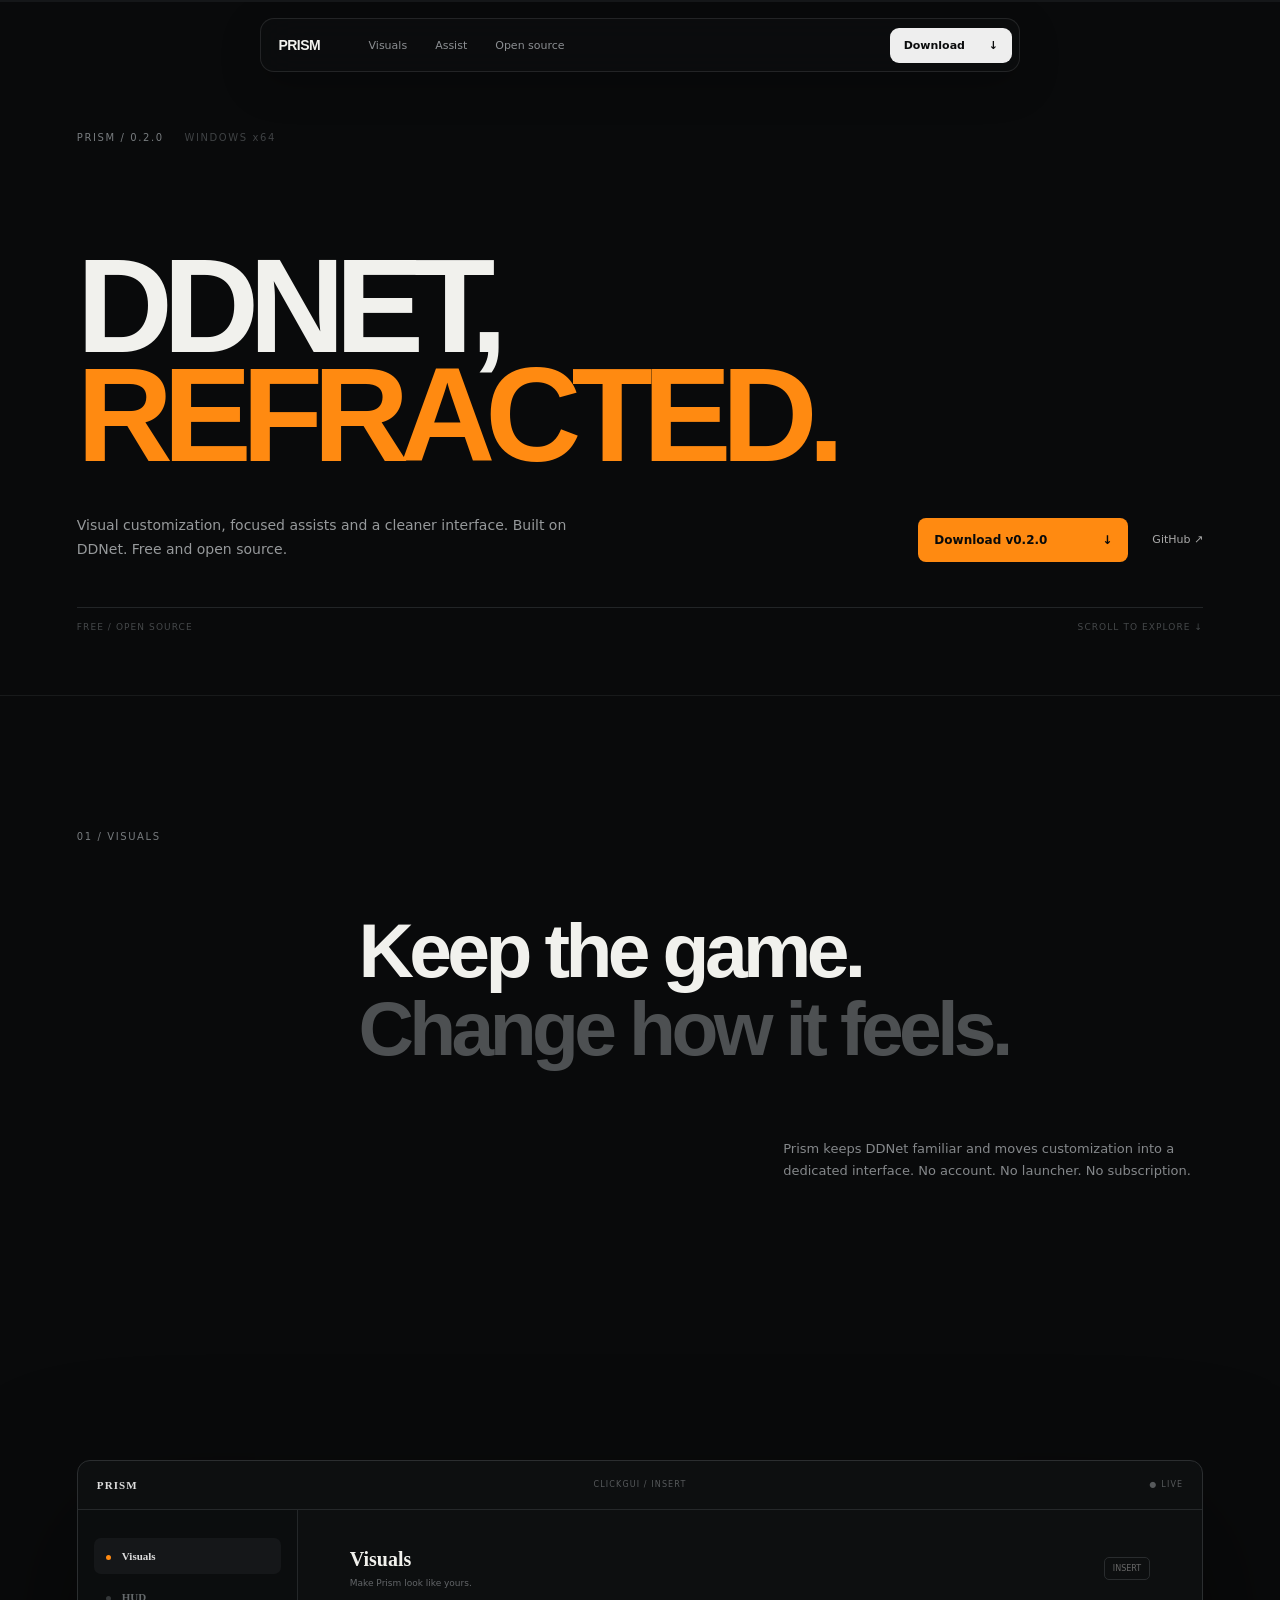
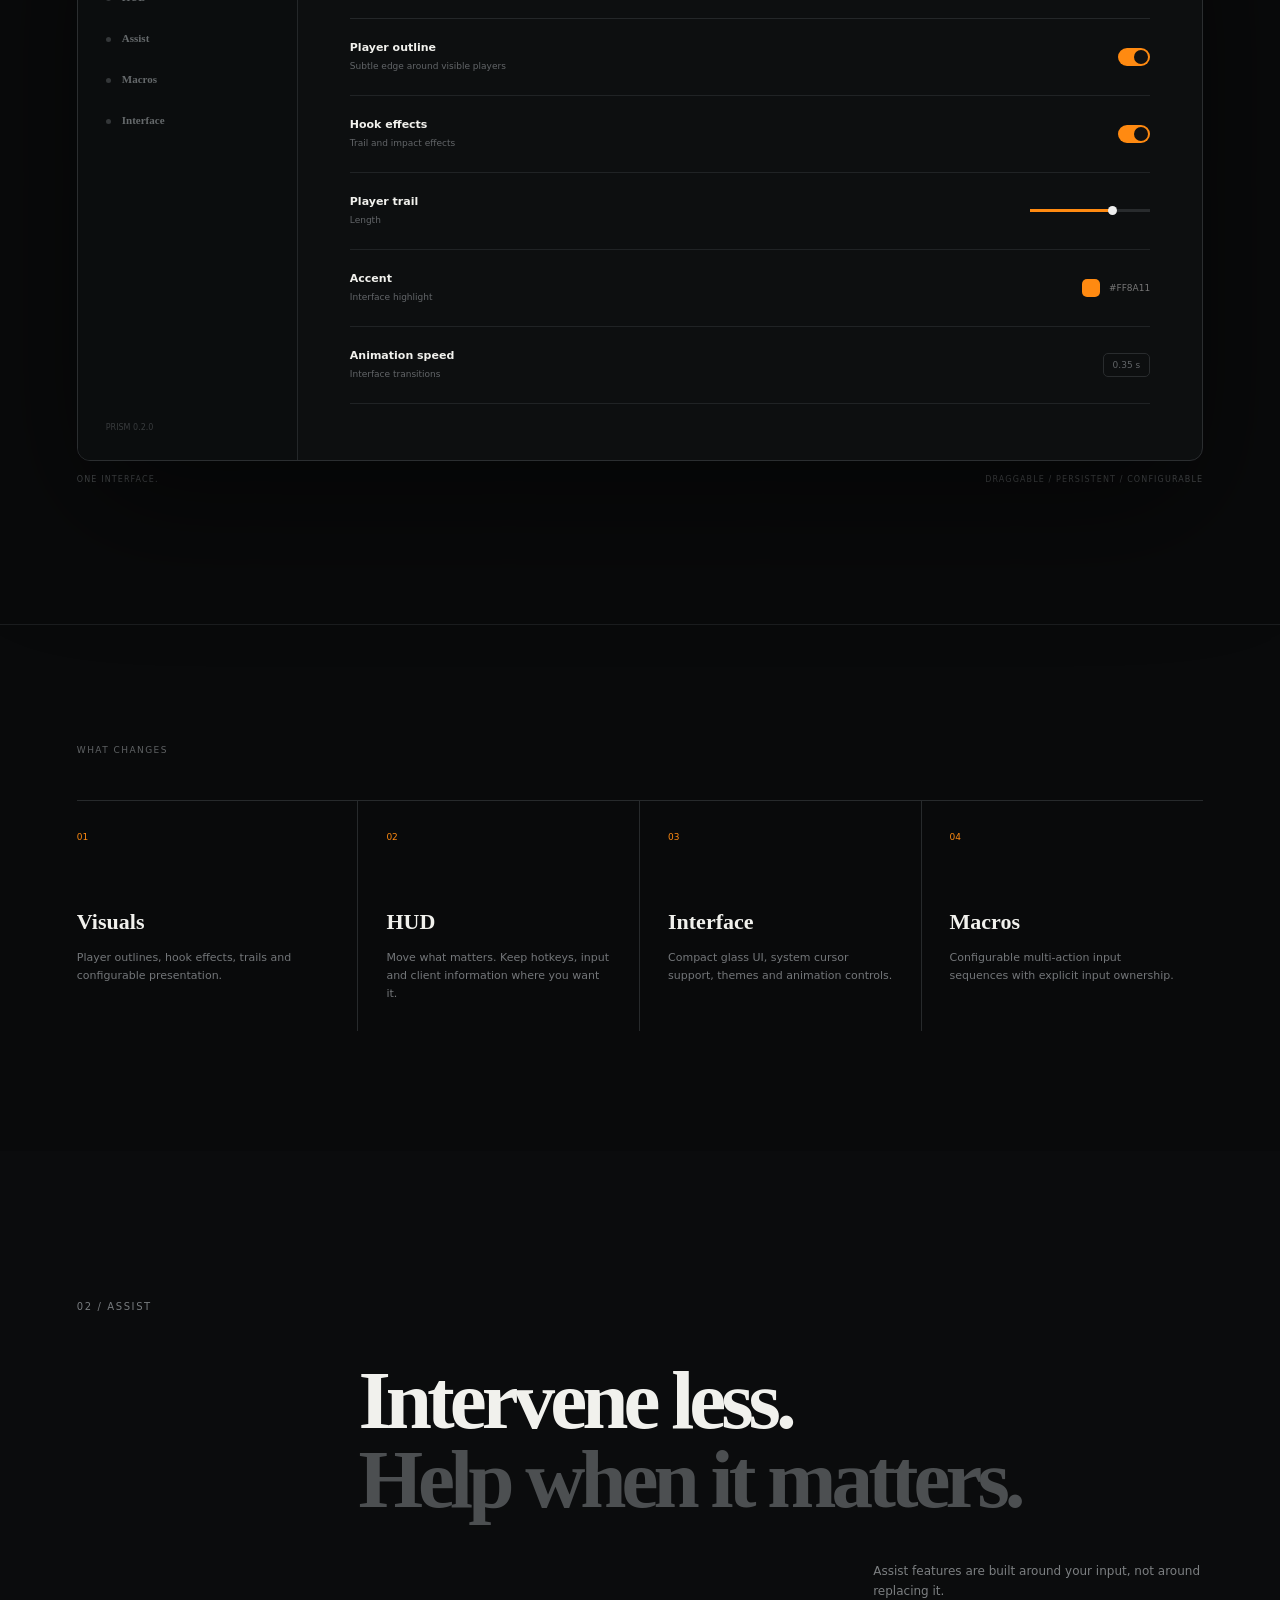
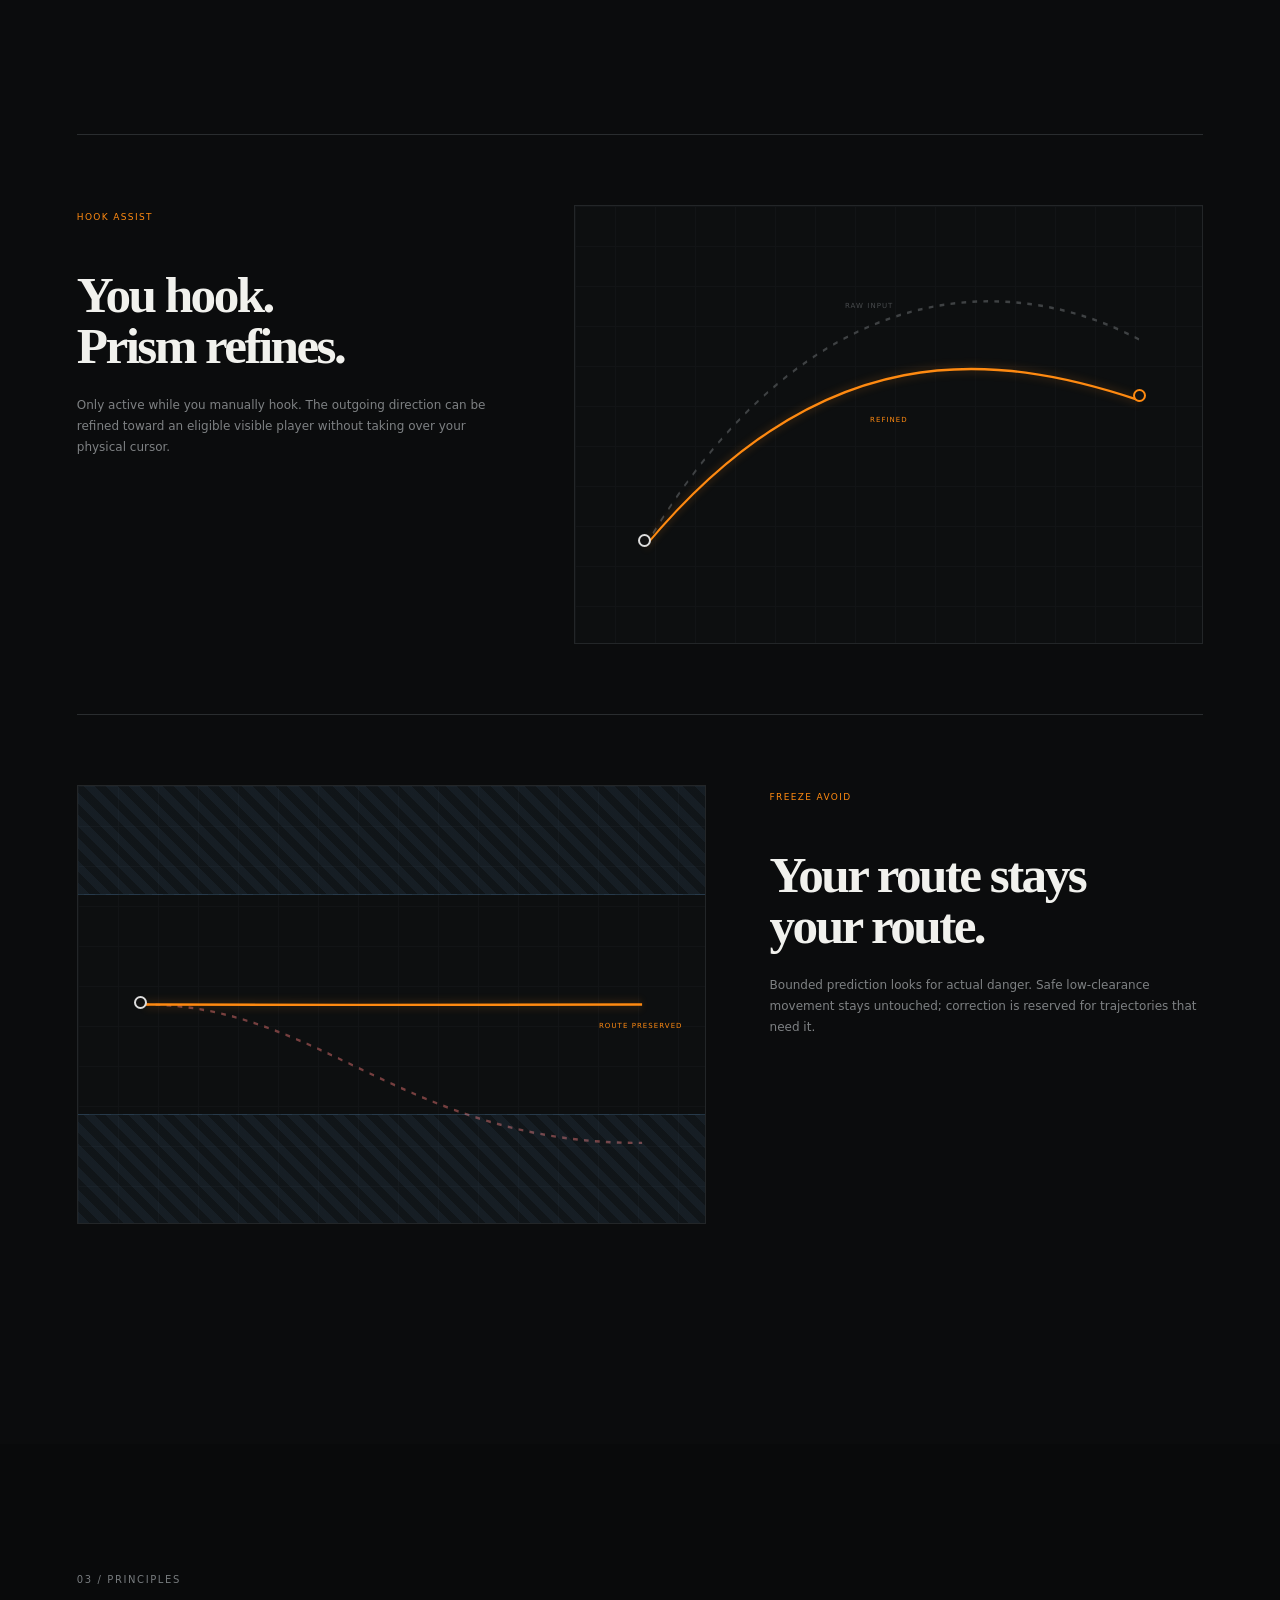
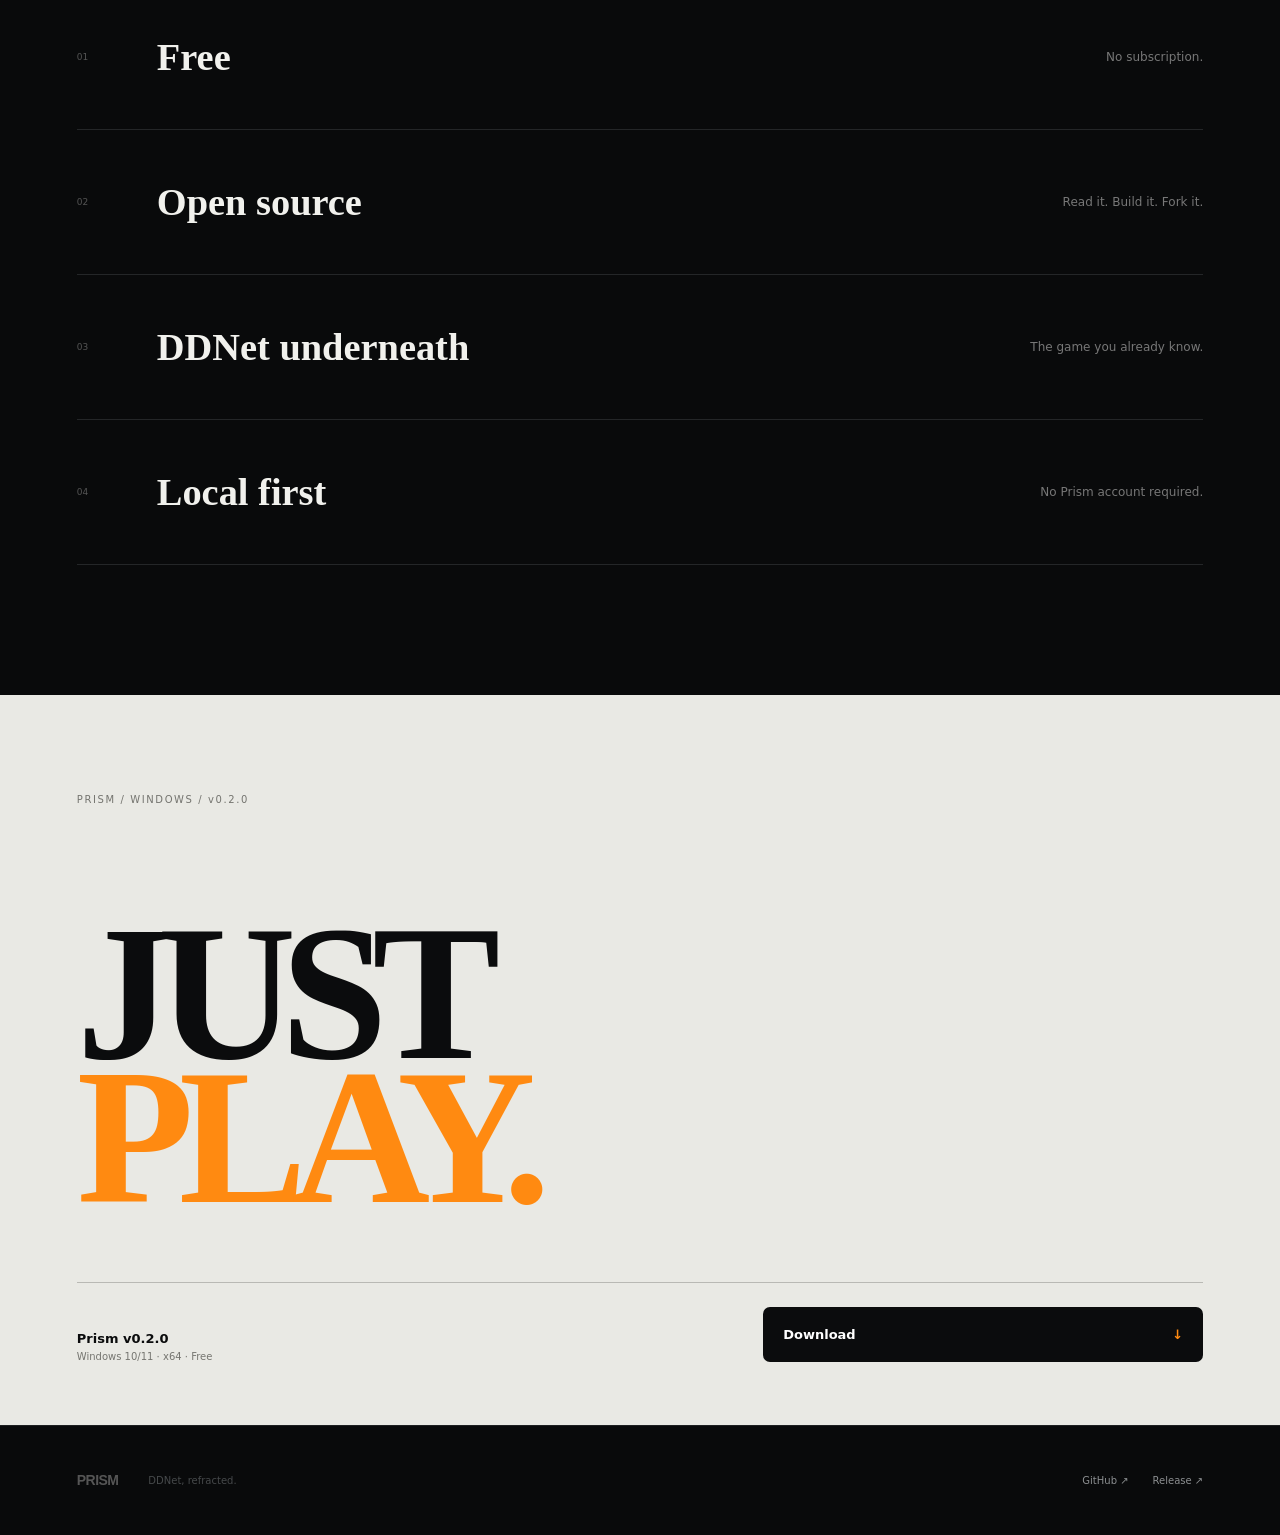
==== commit dc7957a6: "site: refresh responsive layout assets" ====
--- a/docs/index.html
+++ b/docs/index.html
@@ -9,7 +9,7 @@
   <link rel="preconnect" href="https://fonts.googleapis.com">
   <link rel="preconnect" href="https://fonts.gstatic.com" crossorigin>
   <link href="https://fonts.googleapis.com/css2?family=Manrope:wght@400;500;600;700&family=Unbounded:wght@700;800&display=swap" rel="stylesheet">
-  <link rel="stylesheet" href="./styles.css?v=20260927-1">
+  <link rel="stylesheet" href="./styles.css?v=20260927-2">
 </head>
 <body>
   <div class="progress" aria-hidden="true"><i></i></div>
--- a/docs/styles.css
+++ b/docs/styles.css
@@ -1 +1,12 @@
-:root{--bg:#090a0b;--ink:#f1f1ed;--muted:#85888b;--line:#242628;--orange:#ff8a11}*{box-sizing:border-box}html{scroll-behavior:smooth}body{margin:0;background:var(--bg);color:var(--ink);font-family:Manrope,system-ui,sans-serif;overflow-x:hidden}a{color:inherit}.progress{position:fixed;top:0;left:0;right:0;height:2px;z-index:100;background:#151719}.progress i{display:block;width:100%;height:100%;background:var(--orange);transform:scaleX(0);transform-origin:left}.floating-nav{position:fixed;z-index:50;top:18px;left:50%;transform:translateX(-50%);width:min(760px,calc(100% - 32px));height:54px;padding:6px 7px 6px 18px;display:flex;align-items:center;border:1px solid rgba(255,255,255,.1);border-radius:14px;background:rgba(13,14,15,.76);backdrop-filter:blur(18px) saturate(130%);box-shadow:0 12px 40px rgba(0,0,0,.24)}.brand{font:800 14px Unbounded,sans-serif;text-decoration:none;letter-spacing:-.04em}.floating-nav nav{display:flex;gap:28px;margin-left:48px}.floating-nav nav a{font-size:11px;text-decoration:none;color:#8c8f92;transition:.2s}.floating-nav nav a:hover{color:#fff}.nav-download{margin-left:auto;background:#eee;color:#0b0c0d;text-decoration:none;border-radius:9px;padding:11px 14px;font-size:11px;font-weight:700}.nav-download span{margin-left:20px}.hero{min-height:100vh;padding:150px 6vw 44px;display:flex;flex-direction:column;position:relative}.hero-kicker,.section-index,.download-meta{font-size:10px;letter-spacing:.16em;color:#777b7e}.hero-kicker span{color:#3f4244;margin-left:16px}.hero h1{font:800 clamp(62px,10.4vw,180px)/.82 Unbounded,sans-serif;letter-spacing:-.075em;margin:auto 0 0;transform:scaleX(1.02);transform-origin:left}.hero h1 em,.download-section h2 em{font-style:normal;color:var(--orange)}.hero-bottom{display:grid;grid-template-columns:1fr 1fr;align-items:end;margin-top:55px}.hero-bottom p{max-width:490px;color:#96999b;font-size:14px;line-height:1.7;margin:0}.hero-actions{justify-self:end;display:flex;align-items:center;gap:24px}.primary{display:inline-flex;min-width:210px;justify-content:space-between;text-decoration:none;background:var(--orange);color:#090a0b;border-radius:8px;padding:15px 16px;font-size:12px;font-weight:800;transition:.2s}.primary:hover{transform:translateY(-2px)}.text-link{font-size:11px;text-decoration:none;color:#aaa}.hero-line{height:1px;background:#222527;margin-top:42px}.hero-foot{display:flex;justify-content:space-between;margin-top:14px;color:#45484a;font-size:9px;letter-spacing:.12em}.statement{min-height:85vh;padding:15vh 6vw;display:grid;grid-template-columns:1fr 3fr;grid-template-rows:auto 1fr;border-top:1px solid #181a1b}.big-copy{font:700 clamp(44px,6vw,100px)/1.02 Unbounded,sans-serif;letter-spacing:-.06em;margin:80px 0 0;grid-column:2}.big-copy span{color:#4d5052}.side-copy{grid-column:2;max-width:420px;justify-self:end;color:#85888b;line-height:1.7;font-size:13px;margin-top:70px}.interface-section{padding:0 6vw 140px}.interface-shell{width:min(1180px,100%);margin:auto;border:1px solid #2b2e30;border-radius:13px;background:#0d0f10;box-shadow:0 50px 130px rgba(0,0,0,.5);overflow:hidden;transform-origin:center}.window-top{height:49px;border-bottom:1px solid #25282a;display:grid;grid-template-columns:1fr 1fr 1fr;align-items:center;padding:0 19px;color:#56595b;font-size:8px;letter-spacing:.14em}.window-top>span:nth-child(2){text-align:center}.wordmark{font:800 11px Unbounded;color:#ddd}.window-state{text-align:right}.interface-body{display:grid;grid-template-columns:220px 1fr;min-height:550px}.interface-nav{border-right:1px solid #242729;padding:28px 16px;display:flex;flex-direction:column;gap:5px;background:#0b0d0e}.interface-nav button{border:0;background:transparent;color:#65696b;text-align:left;border-radius:7px;padding:12px;font:600 11px Manrope}.interface-nav button i{display:inline-block;width:5px;height:5px;border-radius:50%;background:#343739;margin-right:11px}.interface-nav button.active{color:#ddd;background:#151719}.interface-nav button.active i{background:var(--orange)}.interface-nav small{margin:auto 12px 0;color:#383b3d;font-size:8px}.interface-content{padding:38px 52px}.panel-head{display:flex;align-items:center;justify-content:space-between;padding-bottom:28px;border-bottom:1px solid #242729}.panel-head b{font:700 20px Unbounded;display:block}.panel-head span:not(.shortcut){color:#626568;font-size:9px}.shortcut{font-size:8px;color:#666;border:1px solid #292c2e;border-radius:5px;padding:6px 8px}.setting{height:77px;border-bottom:1px solid #202325;display:flex;align-items:center;justify-content:space-between}.setting b{display:block;font-size:11px}.setting span{font-size:9px;color:#626568}.switch{display:block;width:32px;height:18px;border-radius:20px;background:#2a2d2f;position:relative}.switch:after{content:"";position:absolute;width:14px;height:14px;top:2px;left:2px;border-radius:50%;background:#777}.switch.on{background:var(--orange)}.switch.on:after{left:16px;background:#111}.range{width:120px;height:3px;background:#282b2d;position:relative}.range i{display:block;width:67%;height:100%;background:var(--orange)}.range b{position:absolute;width:9px;height:9px;border-radius:50%;background:#eee;left:65%;top:-3px}.accent{font-size:9px;color:#777;display:flex;align-items:center;gap:9px}.accent i{width:18px;height:18px;border-radius:5px;background:var(--orange)}.value{border:1px solid #292c2e;padding:6px 9px;border-radius:5px}.interface-caption{max-width:1180px;margin:14px auto 0;display:flex;justify-content:space-between;color:#4a4d4f;font-size:8px;letter-spacing:.14em}.feature-strip{padding:120px 6vw;border-top:1px solid #1b1d1f}.strip-title{font-size:9px;letter-spacing:.16em;color:#5f6264;margin-bottom:45px}.strip-grid{display:grid;grid-template-columns:repeat(4,1fr);border-top:1px solid #272a2c}.strip-item{padding:24px 28px 15px 0;border-right:1px solid #272a2c;min-height:230px}.strip-item+article{padding-left:28px}.strip-item:last-child{border-right:0}.strip-item>span{font-size:9px;color:var(--orange)}.strip-item h3{font:700 22px Unbounded;margin:65px 0 14px}.strip-item p{color:#737679;font-size:11px;line-height:1.65;max-width:230px}.assist-section{padding:150px 6vw;background:#0b0c0d}.assist-intro{display:grid;grid-template-columns:1fr 3fr;margin-bottom:120px}.assist-intro h2{grid-column:2;font:700 clamp(44px,6.5vw,105px)/.95 Unbounded;letter-spacing:-.06em;margin:60px 0 30px}.assist-intro h2 em{font-style:normal;color:#4c4f51}.assist-intro p{grid-column:2;justify-self:end;width:330px;color:#7c7f81;font-size:12px;line-height:1.7}.assist-row{min-height:580px;border-top:1px solid #2a2d2f;display:grid;grid-template-columns:1fr 1.45fr;gap:5vw;padding:70px 0}.freeze-row{grid-template-columns:1.45fr 1fr}.assist-copy>span{font-size:9px;color:var(--orange);letter-spacing:.15em}.assist-copy h3{font:700 clamp(32px,4vw,64px)/1 Unbounded;letter-spacing:-.05em;margin:45px 0 24px}.assist-copy p{color:#7e8183;font-size:12px;line-height:1.75;max-width:430px}.diagram{position:relative;min-height:390px;background:#0d0f10;border:1px solid #232628;overflow:hidden}.diagram:before{content:"";position:absolute;inset:0;background-image:linear-gradient(#17191b 1px,transparent 1px),linear-gradient(90deg,#17191b 1px,transparent 1px);background-size:40px 40px;opacity:.55}.diagram svg{position:absolute;inset:0;width:100%;height:100%}.diagram path{fill:none;stroke-width:2}.raw{stroke:#3f4244;stroke-dasharray:6 8}.chosen{stroke:var(--orange);filter:drop-shadow(0 0 4px rgba(255,138,17,.4))}.node{position:absolute;z-index:3;width:13px;height:13px;border:2px solid #ddd;border-radius:50%;background:#111}.hook-diagram .origin{left:10%;top:75%}.hook-diagram .target{right:9%;top:42%;border-color:var(--orange)}.diagram label{position:absolute;font-size:7px;letter-spacing:.15em}.raw-label{left:43%;top:22%;color:#484b4d}.chosen-label{left:47%;top:48%;color:var(--orange)}.freeze-diagram .origin{left:9%;top:48%}.freeze{position:absolute;left:0;right:0;height:25%;background:repeating-linear-gradient(45deg,rgba(100,165,220,.1),rgba(100,165,220,.1) 8px,rgba(100,165,220,.045) 8px,rgba(100,165,220,.045) 16px);z-index:2}.freeze.top{top:0;border-bottom:1px solid rgba(105,170,225,.2)}.freeze.bottom{bottom:0;border-top:1px solid rgba(105,170,225,.2)}.danger{stroke:#763f3f;stroke-dasharray:6 8}.freeze-diagram label{right:22px;top:54%;color:var(--orange)}.principles{padding:130px 6vw}.principle-line{display:grid;grid-template-columns:80px 1fr 1fr;align-items:center;min-height:145px;border-bottom:1px solid #242628}.principle-line:first-of-type{margin-top:55px;border-top:1px solid #242628}.principle-line>span{font-size:9px;color:#555}.principle-line h3{font:700 clamp(24px,3vw,44px) Unbounded;margin:0}.principle-line p{justify-self:end;color:#777;font-size:12px}.download-section{min-height:88vh;padding:110px 6vw 60px;background:#e9e9e4;color:#0b0c0d;display:flex;flex-direction:column}.download-meta{color:#74746f}.download-section h2{font:800 clamp(80px,15vw,240px)/.75 Unbounded;letter-spacing:-.08em;margin:auto 0 80px}.download-bottom{border-top:1px solid #b9b9b4;padding-top:24px;display:flex;justify-content:space-between;align-items:flex-end}.download-bottom b{display:block;font-size:13px}.download-bottom>div span{display:block;color:#757570;font-size:10px;margin-top:5px}.download-big{width:min(440px,45vw);display:flex;justify-content:space-between;text-decoration:none;background:#0b0c0d;color:#fff;padding:20px;border-radius:7px;font-weight:700;font-size:13px}.download-big span{color:var(--orange)}footer{height:110px;padding:0 6vw;display:flex;align-items:center;gap:30px;border-top:1px solid #1d1f21;color:#555;font-size:10px}footer>span{color:#46494b}footer>div{margin-left:auto;display:flex;gap:24px}footer>div a{text-decoration:none;color:#8c8f91}.reveal{opacity:0;transform:translateY(24px);transition:opacity .75s ease,transform .75s cubic-bezier(.2,.75,.25,1)}.reveal.visible{opacity:1;transform:none}.reveal-scale{opacity:.25;transform:scale(.94);transition:opacity 1s ease,transform 1s cubic-bezier(.2,.8,.2,1)}.reveal-scale.visible{opacity:1;transform:scale(1)}@media(max-width:900px){.floating-nav nav{display:none}.hero-bottom{grid-template-columns:1fr;gap:28px}.hero-actions{justify-self:start}.statement{grid-template-columns:1fr}.big-copy,.side-copy{grid-column:1}.interface-body{grid-template-columns:150px 1fr}.interface-content{padding:30px}.strip-grid{grid-template-columns:1fr 1fr}.strip-item:nth-child(2){border-right:0}.assist-intro{grid-template-columns:1fr}.assist-intro h2,.assist-intro p{grid-column:1}.assist-intro p{justify-self:start}.assist-row,.freeze-row{grid-template-columns:1fr}.freeze-row .diagram{order:2}.principle-line{grid-template-columns:50px 1fr}.principle-line p{grid-column:2;justify-self:start}.download-section h2{font-size:18vw}}@media(max-width:600px){.floating-nav{top:10px}.hero{padding:120px 20px 35px}.hero h1{font-size:15vw}.hero-actions{flex-wrap:wrap}.statement,.feature-strip,.assist-section,.principles,.download-section{padding-left:20px;padding-right:20px}.statement{min-height:70vh}.big-copy{font-size:11vw;margin-top:55px}.interface-section{padding:0 12px 90px}.interface-body{grid-template-columns:92px 1fr;min-height:440px}.interface-nav{padding:16px 7px}.interface-nav button{font-size:8px;padding:10px 6px}.interface-content{padding:20px 14px}.setting{height:66px}.setting span{display:none}.range{width:60px}.window-top{grid-template-columns:1fr 1fr}.window-top>span:nth-child(2){display:none}.strip-grid{grid-template-columns:1fr}.strip-item{border-right:0;border-bottom:1px solid #272a2c;padding-left:0!important;min-height:180px}.strip-item h3{margin-top:45px}.assist-section{padding-top:90px}.assist-intro{margin-bottom:70px}.assist-intro h2{font-size:11vw}.assist-row{padding:55px 0;min-height:auto}.diagram{min-height:300px}.principle-line{min-height:120px}.download-section{min-height:70vh}.download-section h2{font-size:20vw}.download-bottom{display:block}.download-big{width:100%;margin-top:30px}footer{padding:0 20px}footer>span{display:none}}@media(prefers-reduced-motion:reduce){html{scroll-behavior:auto}.reveal,.reveal-scale{opacity:1;transform:none;transition:none}}+:root{--bg:#090a0b;--ink:#f1f1ed;--muted:#85888b;--line:#242628;--orange:#ff8a11}*{box-sizing:border-box}html{scroll-behavior:smooth}body{margin:0;background:var(--bg);color:var(--ink);font-family:Manrope,system-ui,sans-serif;overflow-x:hidden}a{color:inherit}.progress{position:fixed;top:0;left:0;right:0;height:2px;z-index:100;background:#151719}.progress i{display:block;width:100%;height:100%;background:var(--orange);transform:scaleX(0);transform-origin:left}.floating-nav{position:fixed;z-index:50;top:18px;left:50%;transform:translateX(-50%);width:min(760px,calc(100% - 32px));height:54px;padding:6px 7px 6px 18px;display:flex;align-items:center;border:1px solid rgba(255,255,255,.1);border-radius:14px;background:rgba(13,14,15,.76);backdrop-filter:blur(18px) saturate(130%);box-shadow:0 12px 40px rgba(0,0,0,.24)}.brand{font:800 14px Unbounded,sans-serif;text-decoration:none;letter-spacing:-.04em}.floating-nav nav{display:flex;gap:28px;margin-left:48px}.floating-nav nav a{font-size:11px;text-decoration:none;color:#8c8f92;transition:.2s}.floating-nav nav a:hover{color:#fff}.nav-download{margin-left:auto;background:#eee;color:#0b0c0d;text-decoration:none;border-radius:9px;padding:11px 14px;font-size:11px;font-weight:700}.nav-download span{margin-left:20px}.hero{min-height:100vh;padding:150px 6vw 44px;display:flex;flex-direction:column;position:relative}.hero-kicker,.section-index,.download-meta{font-size:10px;letter-spacing:.16em;color:#777b7e}.hero-kicker span{color:#3f4244;margin-left:16px}.hero h1{font:800 clamp(62px,10.4vw,180px)/.82 Unbounded,sans-serif;letter-spacing:-.075em;margin:auto 0 0;transform:scaleX(1.02);transform-origin:left}.hero h1 em,.download-section h2 em{font-style:normal;color:var(--orange)}.hero-bottom{display:grid;grid-template-columns:1fr 1fr;align-items:end;margin-top:55px}.hero-bottom p{max-width:490px;color:#96999b;font-size:14px;line-height:1.7;margin:0}.hero-actions{justify-self:end;display:flex;align-items:center;gap:24px}.primary{display:inline-flex;min-width:210px;justify-content:space-between;text-decoration:none;background:var(--orange);color:#090a0b;border-radius:8px;padding:15px 16px;font-size:12px;font-weight:800;transition:.2s}.primary:hover{transform:translateY(-2px)}.text-link{font-size:11px;text-decoration:none;color:#aaa}.hero-line{height:1px;background:#222527;margin-top:42px}.hero-foot{display:flex;justify-content:space-between;margin-top:14px;color:#45484a;font-size:9px;letter-spacing:.12em}.statement{min-height:85vh;padding:15vh 6vw;display:grid;grid-template-columns:1fr 3fr;grid-template-rows:auto 1fr;border-top:1px solid #181a1b}.big-copy{font:700 clamp(44px,6vw,100px)/1.02 Unbounded,sans-serif;letter-spacing:-.06em;margin:80px 0 0;grid-column:2}.big-copy span{color:#4d5052}.side-copy{grid-column:2;max-width:420px;justify-self:end;color:#85888b;line-height:1.7;font-size:13px;margin-top:70px}.interface-section{padding:0 6vw 140px}.interface-shell{width:min(1180px,100%);margin:auto;border:1px solid #2b2e30;border-radius:13px;background:#0d0f10;box-shadow:0 50px 130px rgba(0,0,0,.5);overflow:hidden;transform-origin:center}.window-top{height:49px;border-bottom:1px solid #25282a;display:grid;grid-template-columns:1fr 1fr 1fr;align-items:center;padding:0 19px;color:#56595b;font-size:8px;letter-spacing:.14em}.window-top>span:nth-child(2){text-align:center}.wordmark{font:800 11px Unbounded;color:#ddd}.window-state{text-align:right}.interface-body{display:grid;grid-template-columns:220px 1fr;min-height:550px}.interface-nav{border-right:1px solid #242729;padding:28px 16px;display:flex;flex-direction:column;gap:5px;background:#0b0d0e}.interface-nav button{border:0;background:transparent;color:#65696b;text-align:left;border-radius:7px;padding:12px;font:600 11px Manrope}.interface-nav button i{display:inline-block;width:5px;height:5px;border-radius:50%;background:#343739;margin-right:11px}.interface-nav button.active{color:#ddd;background:#151719}.interface-nav button.active i{background:var(--orange)}.interface-nav small{margin:auto 12px 0;color:#383b3d;font-size:8px}.interface-content{padding:38px 52px}.panel-head{display:flex;align-items:center;justify-content:space-between;padding-bottom:28px;border-bottom:1px solid #242729}.panel-head b{font:700 20px Unbounded;display:block}.panel-head span:not(.shortcut){color:#626568;font-size:9px}.shortcut{font-size:8px;color:#666;border:1px solid #292c2e;border-radius:5px;padding:6px 8px}.setting{height:77px;border-bottom:1px solid #202325;display:flex;align-items:center;justify-content:space-between}.setting b{display:block;font-size:11px}.setting span{font-size:9px;color:#626568}.switch{display:block;width:32px;height:18px;border-radius:20px;background:#2a2d2f;position:relative}.switch:after{content:"";position:absolute;width:14px;height:14px;top:2px;left:2px;border-radius:50%;background:#777}.switch.on{background:var(--orange)}.switch.on:after{left:16px;background:#111}.range{width:120px;height:3px;background:#282b2d;position:relative}.range i{display:block;width:67%;height:100%;background:var(--orange)}.range b{position:absolute;width:9px;height:9px;border-radius:50%;background:#eee;left:65%;top:-3px}.accent{font-size:9px;color:#777;display:flex;align-items:center;gap:9px}.accent i{width:18px;height:18px;border-radius:5px;background:var(--orange)}.value{border:1px solid #292c2e;padding:6px 9px;border-radius:5px}.interface-caption{max-width:1180px;margin:14px auto 0;display:flex;justify-content:space-between;color:#4a4d4f;font-size:8px;letter-spacing:.14em}.feature-strip{padding:120px 6vw;border-top:1px solid #1b1d1f}.strip-title{font-size:9px;letter-spacing:.16em;color:#5f6264;margin-bottom:45px}.strip-grid{display:grid;grid-template-columns:repeat(4,1fr);border-top:1px solid #272a2c}.strip-item{padding:24px 28px 15px 0;border-right:1px solid #272a2c;min-height:230px}.strip-item+article{padding-left:28px}.strip-item:last-child{border-right:0}.strip-item>span{font-size:9px;color:var(--orange)}.strip-item h3{font:700 22px Unbounded;margin:65px 0 14px}.strip-item p{color:#737679;font-size:11px;line-height:1.65;max-width:230px}.assist-section{padding:150px 6vw;background:#0b0c0d}.assist-intro{display:grid;grid-template-columns:1fr 3fr;margin-bottom:120px}.assist-intro h2{grid-column:2;font:700 clamp(44px,6.5vw,105px)/.95 Unbounded;letter-spacing:-.06em;margin:60px 0 30px}.assist-intro h2 em{font-style:normal;color:#4c4f51}.assist-intro p{grid-column:2;justify-self:end;width:330px;color:#7c7f81;font-size:12px;line-height:1.7}.assist-row{min-height:580px;border-top:1px solid #2a2d2f;display:grid;grid-template-columns:1fr 1.45fr;gap:5vw;padding:70px 0}.freeze-row{grid-template-columns:1.45fr 1fr}.assist-copy>span{font-size:9px;color:var(--orange);letter-spacing:.15em}.assist-copy h3{font:700 clamp(32px,4vw,64px)/1 Unbounded;letter-spacing:-.05em;margin:45px 0 24px}.assist-copy p{color:#7e8183;font-size:12px;line-height:1.75;max-width:430px}.diagram{position:relative;min-height:390px;background:#0d0f10;border:1px solid #232628;overflow:hidden}.diagram:before{content:"";position:absolute;inset:0;background-image:linear-gradient(#17191b 1px,transparent 1px),linear-gradient(90deg,#17191b 1px,transparent 1px);background-size:40px 40px;opacity:.55}.diagram svg{position:absolute;inset:0;width:100%;height:100%}.diagram path{fill:none;stroke-width:2}.raw{stroke:#3f4244;stroke-dasharray:6 8}.chosen{stroke:var(--orange);filter:drop-shadow(0 0 4px rgba(255,138,17,.4))}.node{position:absolute;z-index:3;width:13px;height:13px;border:2px solid #ddd;border-radius:50%;background:#111}.hook-diagram .origin{left:10%;top:75%}.hook-diagram .target{right:9%;top:42%;border-color:var(--orange)}.diagram label{position:absolute;font-size:7px;letter-spacing:.15em}.raw-label{left:43%;top:22%;color:#484b4d}.chosen-label{left:47%;top:48%;color:var(--orange)}.freeze-diagram .origin{left:9%;top:48%}.freeze{position:absolute;left:0;right:0;height:25%;background:repeating-linear-gradient(45deg,rgba(100,165,220,.1),rgba(100,165,220,.1) 8px,rgba(100,165,220,.045) 8px,rgba(100,165,220,.045) 16px);z-index:2}.freeze.top{top:0;border-bottom:1px solid rgba(105,170,225,.2)}.freeze.bottom{bottom:0;border-top:1px solid rgba(105,170,225,.2)}.danger{stroke:#763f3f;stroke-dasharray:6 8}.freeze-diagram label{right:22px;top:54%;color:var(--orange)}.principles{padding:130px 6vw}.principle-line{display:grid;grid-template-columns:80px 1fr 1fr;align-items:center;min-height:145px;border-bottom:1px solid #242628}.principle-line:first-of-type{margin-top:55px;border-top:1px solid #242628}.principle-line>span{font-size:9px;color:#555}.principle-line h3{font:700 clamp(24px,3vw,44px) Unbounded;margin:0}.principle-line p{justify-self:end;color:#777;font-size:12px}.download-section{min-height:88vh;padding:110px 6vw 60px;background:#e9e9e4;color:#0b0c0d;display:flex;flex-direction:column}.download-meta{color:#74746f}.download-section h2{font:800 clamp(80px,15vw,240px)/.75 Unbounded;letter-spacing:-.08em;margin:auto 0 80px}.download-bottom{border-top:1px solid #b9b9b4;padding-top:24px;display:flex;justify-content:space-between;align-items:flex-end}.download-bottom b{display:block;font-size:13px}.download-bottom>div span{display:block;color:#757570;font-size:10px;margin-top:5px}.download-big{width:min(440px,45vw);display:flex;justify-content:space-between;text-decoration:none;background:#0b0c0d;color:#fff;padding:20px;border-radius:7px;font-weight:700;font-size:13px}.download-big span{color:var(--orange)}footer{height:110px;padding:0 6vw;display:flex;align-items:center;gap:30px;border-top:1px solid #1d1f21;color:#555;font-size:10px}footer>span{color:#46494b}footer>div{margin-left:auto;display:flex;gap:24px}footer>div a{text-decoration:none;color:#8c8f91}.reveal{opacity:0;transform:translateY(24px);transition:opacity .75s ease,transform .75s cubic-bezier(.2,.75,.25,1)}.reveal.visible{opacity:1;transform:none}.reveal-scale{opacity:.25;transform:scale(.94);transition:opacity 1s ease,transform 1s cubic-bezier(.2,.8,.2,1)}.reveal-scale.visible{opacity:1;transform:scale(1)}@media(max-width:900px){.floating-nav nav{display:none}.hero-bottom{grid-template-columns:1fr;gap:28px}.hero-actions{justify-self:start}.statement{grid-template-columns:1fr}.big-copy,.side-copy{grid-column:1}.interface-body{grid-template-columns:150px 1fr}.interface-content{padding:30px}.strip-grid{grid-template-columns:1fr 1fr}.strip-item:nth-child(2){border-right:0}.assist-intro{grid-template-columns:1fr}.assist-intro h2,.assist-intro p{grid-column:1}.assist-intro p{justify-self:start}.assist-row,.freeze-row{grid-template-columns:1fr}.freeze-row .diagram{order:2}.principle-line{grid-template-columns:50px 1fr}.principle-line p{grid-column:2;justify-self:start}.download-section h2{font-size:18vw}}@media(max-width:600px){.floating-nav{top:10px}.hero{padding:120px 20px 35px}.hero h1{font-size:15vw}.hero-actions{flex-wrap:wrap}.statement,.feature-strip,.assist-section,.principles,.download-section{padding-left:20px;padding-right:20px}.statement{min-height:70vh}.big-copy{font-size:11vw;margin-top:55px}.interface-section{padding:0 12px 90px}.interface-body{grid-template-columns:92px 1fr;min-height:440px}.interface-nav{padding:16px 7px}.interface-nav button{font-size:8px;padding:10px 6px}.interface-content{padding:20px 14px}.setting{height:66px}.setting span{display:none}.range{width:60px}.window-top{grid-template-columns:1fr 1fr}.window-top>span:nth-child(2){display:none}.strip-grid{grid-template-columns:1fr}.strip-item{border-right:0;border-bottom:1px solid #272a2c;padding-left:0!important;min-height:180px}.strip-item h3{margin-top:45px}.assist-section{padding-top:90px}.assist-intro{margin-bottom:70px}.assist-intro h2{font-size:11vw}.assist-row{padding:55px 0;min-height:auto}.diagram{min-height:300px}.principle-line{min-height:120px}.download-section{min-height:70vh}.download-section h2{font-size:20vw}.download-bottom{display:block}.download-big{width:100%;margin-top:30px}footer{padding:0 20px}footer>span{display:none}}@media(prefers-reduced-motion:reduce){html{scroll-behavior:auto}.reveal,.reveal-scale{opacity:1;transform:none;transition:none}}
+
+/* Vertical rhythm fixes: avoid viewport-height dead zones on mobile/portrait layouts. */
+.hero{min-height:auto;padding-top:clamp(132px,14vh,180px);padding-bottom:clamp(56px,7vh,90px)}
+.hero h1{margin:clamp(86px,12vh,150px) 0 0}
+.hero-bottom{margin-top:clamp(34px,5vh,64px)}
+.hero-line{margin-top:clamp(38px,5vh,58px)}
+.download-section{min-height:auto;padding-top:clamp(90px,11vh,130px);padding-bottom:clamp(54px,7vh,80px)}
+.download-section h2{margin:clamp(90px,13vh,170px) 0 clamp(64px,8vh,96px)}
+@media(max-width:900px){.hero{padding-top:110px}.hero h1{margin-top:72px}.hero-bottom{margin-top:38px}.download-section{padding-top:80px}.download-section h2{margin:82px 0 58px}}
+@media(max-width:600px){.hero{padding:104px 20px 42px}.hero h1{margin-top:70px;font-size:15vw}.hero-bottom{margin-top:36px}.hero-line{margin-top:34px}.download-section{padding-top:72px;padding-bottom:48px}.download-section h2{margin:78px 0 54px;font-size:20vw}}
+@media(orientation:portrait) and (min-width:601px) and (max-width:1100px){.hero{padding-top:120px;padding-bottom:52px}.hero h1{margin-top:86px}.hero-bottom{margin-top:42px}.download-section{padding-top:84px;padding-bottom:54px}.download-section h2{margin:90px 0 62px}}
